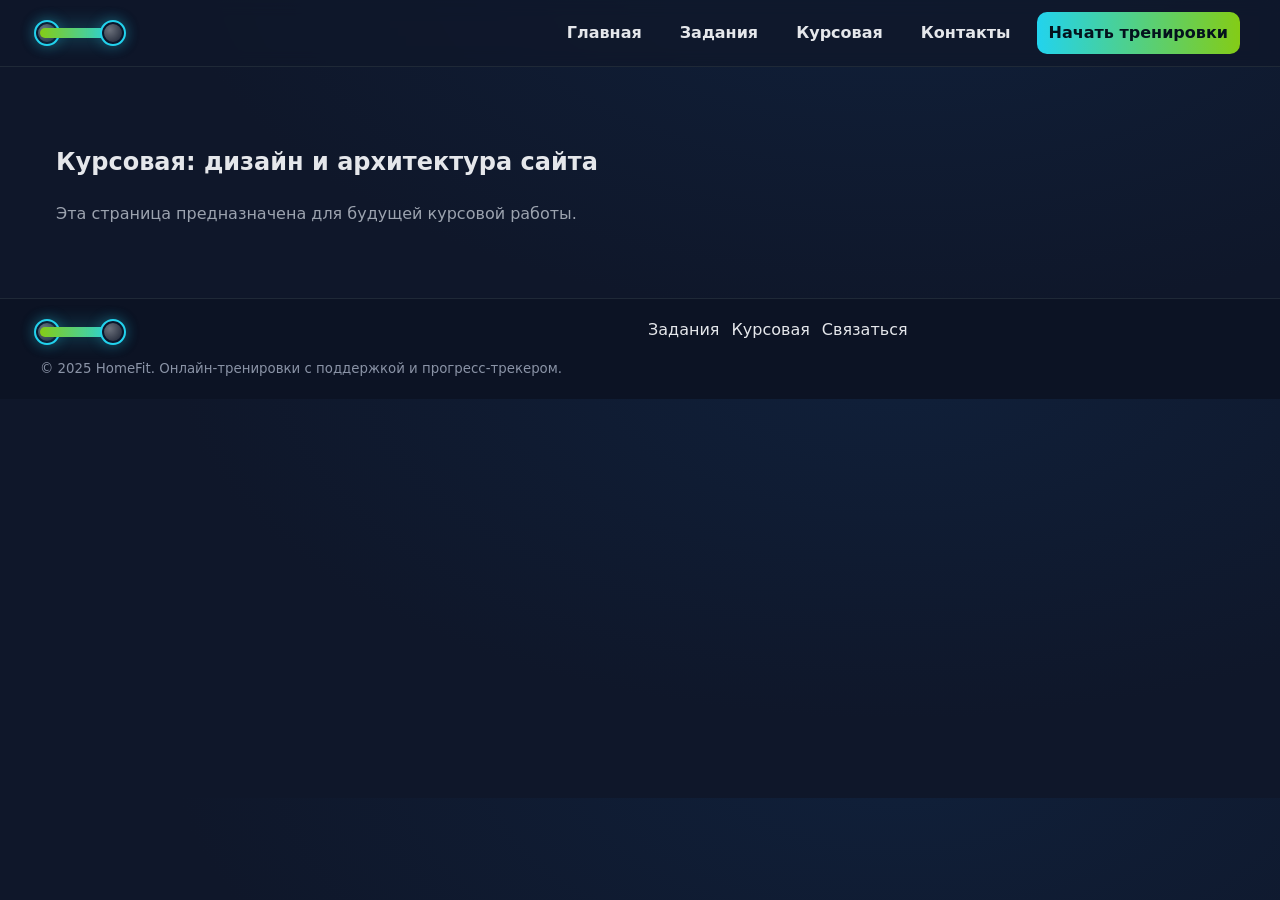
==== pages/coursework.html @ a6674e22 "Add files via upload" ====
<!doctype html>
<html lang="ru">
<head>
  <meta charset="utf-8">
  <meta name="viewport" content="width=device-width, initial-scale=1">
  <title>HomeFit — Курсовая</title>
  <link rel="stylesheet" href="../styles.css">
</head>
<body>
  
<header class="header">
  <div class="container header__row">
    <a class="logo" href="../index.html" aria-label="HomeFit логотип">
      <span class="bar" aria-hidden="true"></span>
    </a>
    
      <nav class="nav" id="nav">
        <a href="../index.html" >Главная</a>
        <a href="assignments.html" >Задания</a>
        <a href="coursework.html" aria-current="page">Курсовая</a>
        <a href="contact.html">Контакты</a>
        <a class="cta" href="assignments.html">Начать тренировки</a>
      </nav>
    
    <button class="burger" id="burger" aria-label="Открыть меню"><span></span></button>
  </div>
</header>

  <main>
    <section class="section">
      <div class="container">
        <h1>Курсовая: дизайн и архитектура сайта</h1>
        <p style="color:var(--muted)">
          Эта страница предназначена для будущей курсовой работы.
        </p>
      </div>
    </section>
  </main>
  
<footer class="footer" id="contact">
  <div class="container footer__row">
    <div>
      <div class="logo" aria-hidden="true"><span class="bar"></span></div>
      <div><small>© 2025 HomeFit. Онлайн‑тренировки с поддержкой и прогресс‑трекером.</small></div>
    </div>
    <div class="links">
      <a href="assignments.html">Задания</a>
      <a href="coursework.html">Курсовая</a>
      <a href="contact.html">Связаться</a>
    </div>
  </div>
</footer>

  <script src="../script.js"></script>
</body>
</html>
---- styles.css ----
:root {
  --bg: #0f172a;      /* фон */
  --card: #111827;    /* карточки */
  --text: #e5e7eb;    /* основной текст */
  --muted: #9ca3af;   /* вторичный текст */
  --accent: #22d3ee;  /* неон */
  --lime: #84cc16;    /* лайм */
  --border: #1f2937;  /* границы */
  --maxw: 1200px;
}

* {
  box-sizing: border-box;
}

html,
body {
  margin: 0;
  padding: 0;
}

body {
  font-family: system-ui, -apple-system, Segoe UI;
  background: radial-gradient(1200px 600px at 70% -10%, #10203a 0%, var(--bg) 60%);
  color: var(--text);
  line-height: 1.6;
}

.container {
  max-width: var(--maxw);
  margin-inline: auto;
  padding: 0 16px;
}

.grid {
  display: grid;
  gap: 24px;
  grid-template-columns: repeat(12, minmax(0, 1fr));
}

.section {
  padding: 56px 0;
}

.card {
  background: linear-gradient(180deg, var(--card) 0%, #0e1628 100%);
  border: 1px solid var(--border);
  border-radius: 18px;
  padding: 20px;
  box-shadow: 0 10px 30px rgba(0, 0, 0, .25);
}

.header {
  position: sticky;
  top: 0;
  z-index: 50;
  background: rgba(15, 23, 42, .75);
  backdrop-filter: blur(8px);
  border-bottom: 1px solid var(--border);
}

.header__row {
  display: flex;
  align-items: center;
  justify-content: space-between;
  gap: 16px;
  padding: 12px 0;
}

.logo {
  --size: 80px;
  width: var(--size);
  height: 30px;
  position: relative;
  display: inline-block;
}

.logo .bar {
  position: absolute;
  inset: 0;
  margin: auto;
  height: 10px;
  width: 100%;
  background: linear-gradient(90deg, var(--lime), var(--accent));
  border-radius: 999px;
  box-shadow: 0 0 20px rgba(34, 211, 238, .35);
}

.logo::before,
.logo::after {
  content: "";
  position: absolute;
  top: 50%;
  transform: translateY(-50%);
  width: 22px;
  height: 22px;
  border-radius: 50%;
  background: radial-gradient(circle at 35% 35%, #fff6, #0000), #0b1325;
  border: 2px solid var(--accent);
  box-shadow: 0 0 0 2px #0a162b inset, 0 0 14px rgba(34, 211, 238, .35);
}

.logo::before {
  left: -6px;
}

.logo::after {
  right: -6px;
}

/* nav */
.nav {
  display: flex;
  gap: 14px;
  align-items: center;
}

.nav a {
  color: var(--text);
  text-decoration: none;
  padding: 8px 12px;
  border-radius: 10px;
  font-weight: 600;
  transition: .2s;
}

.nav a:hover {
  background: rgba(255, 255, 255, .06);
}

.nav .cta {
  background: linear-gradient(90deg, var(--accent), var(--lime));
  color: #04121d;
}

.nav .cta:hover {
  transform: translateY(-1px);
}

/* burger */
.burger {
  display: none;
  width: 40px;
  height: 40px;
  align-items: center;
  justify-content: center;
  border: 1px solid var(--border);
  border-radius: 12px;
  background: #0e1527;
}

.burger span,
.burger::before,
.burger::after {
  content: "";
  display: block;
  height: 2px;
  width: 20px;
  background: var(--text);
  border-radius: 2px;
}

.burger span {
  transform: translateY(0);
}

.burger::before {
  transform: translateY(-6px);
}

.burger::after {
  transform: translateY(6px);
}

@media (max-width: 860px) {
  .burger {
    display: flex;
  }

  .nav {
    position: fixed;
    right: 16px;
    top: 68px;
    background: #0c1324;
    border: 1px solid var(--border);
    border-radius: 16px;
    padding: 12px;
    width: min(92vw, 360px);
    box-shadow: 0 20px 40px rgba(0, 0, 0, .4);
    transform-origin: top right;
    transform: scale(.95);
    opacity: 0;
    pointer-events: none;
    transition: .2s;
    flex-direction: column;
    align-items: stretch;
  }

  .nav--open {
    transform: scale(1);
    opacity: 1;
    pointer-events: auto;
  }

  .nav a {
    padding: 12px 14px;
  }
}

.hero {
  display: grid;
  gap: 24px;
  align-items: center;
  grid-template-columns: minmax(0, 1fr) min(42%, 480px);
}

.hero > div:first-child {
  position: relative;
  z-index: 2;
}

.hero h1 {
  font-size: clamp(28px, 4vw, 48px);
  line-height: 1.15;
  margin: 0 0 12px;
}

.hero p {
  color: var(--muted);
  margin: 0 0 18px;
}

.badges {
  display: flex;
  flex-wrap: wrap;
  gap: 10px;
  margin-top: 8px;
}

.badge {
  padding: 6px 10px;
  border-radius: 999px;
  border: 1px solid var(--border);
  color: var(--muted);
  font-size: 14px;
}

.hero__art {
  position: relative;
  min-height: 420px;
  margin-top: 28px;
}

.phone {
  position: absolute;
  right: 0;
  bottom: 0;
  height: 520px;
  width: min(100%, 420px);
  aspect-ratio: 10/16;
  border-radius: 28px;
  background: #0e1a33;
  border: 1px solid var(--border);
  box-shadow: 0 30px 60px rgba(0, 0, 0, .35), 0 0 0 3px #0b1427 inset;
  overflow: hidden;
  z-index: 1;
}

.phone__screen {
  padding: 14px;
}

.phone__graph {
  height: auto;
  padding: 8px 12px;
  border-radius: 12px;
  background: #0c162b;
  border: 1px dashed #1d2b44;
  text-align: center;
  font-weight: 600;
  margin-bottom: 10px;
}

.phone__img {
  display: block;
  width: 100%;
  aspect-ratio: 16/10;
  object-fit: cover;
  border-radius: 10px;
  border: 1px solid var(--border);
  margin: 8px 0 10px;
}

@media (min-width: 1100px) {
  .hero__art {
    margin-top: 36px;
  }
}

@media (max-width: 960px) {
  .hero__art {
    min-height: 0;
    margin-top: 12px;
  }

  .phone {
    position: relative;
    right: auto;
    bottom: auto;
    width: min(420px, 90%);
    margin: 12px auto 0;
  }
}

.cards {
  grid-column: 1 / -1;
  display: grid;
  grid-template-columns: repeat(3, minmax(0, 1fr));
  gap: 20px;
}

.cards .card h3 {
  margin: 6px 0 8px;
}

.cards .card p {
  color: var(--muted);
}

.cards .card .btn {
  margin-top: 12px;
}

.cards .card img {
  width: 100%;
  aspect-ratio: 4/3;
  object-fit: cover;
  border-radius: 14px;
  border: 1px solid var(--border);
  margin-bottom: 10px;
}

@media (max-width: 920px) {
  .hero {
    grid-template-columns: 1fr;
  }

  .cards {
    grid-template-columns: 1fr 1fr;
  }
}

@media (max-width: 600px) {
  .cards {
    grid-template-columns: 1fr;
  }
}

.btn {
  display: inline-block;
  padding: 10px 14px;
  border-radius: 12px;
  text-decoration: none;
  font-weight: 700;
  color: #03121c;
  background: linear-gradient(90deg, var(--accent), var(--lime));
  transition: .2s;
}

.btn:hover {
  transform: translateY(-1px);
}

.gallery {
  display: grid;
  grid-template-columns: repeat(4, minmax(0, 1fr));
  gap: 14px;
}

.gallery img,
.gallery .ph {
  width: 100%;
  aspect-ratio: 4/3;
  object-fit: cover;
  border-radius: 14px;
  border: 1px solid var(--border);
  background: #0c1426;
}

@media (max-width: 860px) {
  .gallery {
    grid-template-columns: repeat(2, minmax(0, 1fr));
  }
}

@media (max-width: 480px) {
  .gallery {
    grid-template-columns: 1fr;
  }
}

.footer {
  border-top: 1px solid var(--border);
  background: #0c1324;
  color: var(--muted);
}

.footer__row {
  display: grid;
  gap: 16px;
  grid-template-columns: 1fr 1fr;
  padding: 18px 0;
}

.footer .links {
  display: flex;
  gap: 12px;
  flex-wrap: wrap;
}

.footer a {
  color: var(--text);
  text-decoration: none;
}

.footer small {
  color: #8a93a6;
}
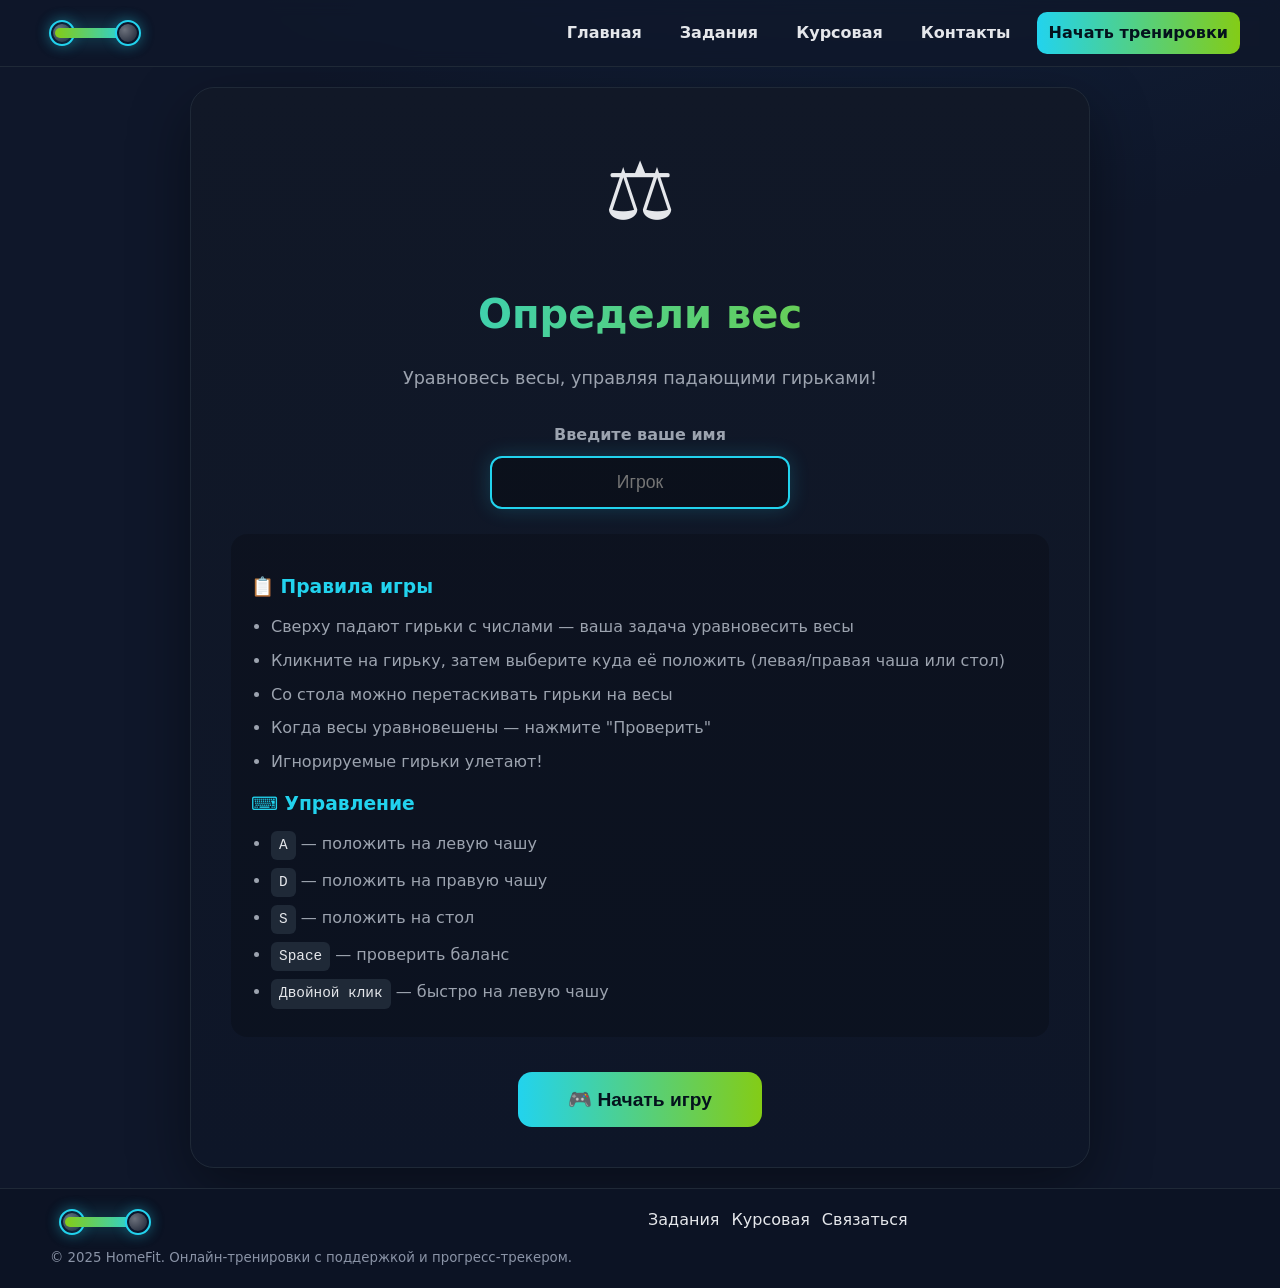
==== commit ab358e9d: "update coursework" ====
--- a/pages/coursework.html
+++ b/pages/coursework.html
@@ -3,54 +3,2062 @@
 <head>
   <meta charset="utf-8">
   <meta name="viewport" content="width=device-width, initial-scale=1">
-  <title>HomeFit — Курсовая</title>
+  <title>HomeFit — Определи вес</title>
   <link rel="stylesheet" href="../styles.css">
+  <style>
+    /* ===== GAME STYLES ===== */
+    .game-wrapper {
+      min-height: 100vh;
+      display: flex;
+      flex-direction: column;
+    }
+
+    .game-container {
+      flex: 1;
+      display: flex;
+      align-items: center;
+      justify-content: center;
+      padding: 20px;
+    }
+
+    /* Screen transitions */
+    .screen {
+      display: none;
+      width: 100%;
+      max-width: 900px;
+      animation: fadeIn 0.5s ease;
+    }
+
+    .screen.active {
+      display: block;
+    }
+
+    @keyframes fadeIn {
+      from { opacity: 0; transform: translateY(20px); }
+      to { opacity: 1; transform: translateY(0); }
+    }
+
+    /* ===== SPLASH SCREEN ===== */
+    .splash-card {
+      background: linear-gradient(180deg, var(--card) 0%, #0e1628 100%);
+      border: 1px solid var(--border);
+      border-radius: 24px;
+      padding: 40px;
+      text-align: center;
+      box-shadow: 0 20px 60px rgba(0, 0, 0, .4);
+    }
+
+    .splash-card h1 {
+      font-size: 2.5rem;
+      margin-bottom: 10px;
+      background: linear-gradient(90deg, var(--accent), var(--lime));
+      -webkit-background-clip: text;
+      -webkit-text-fill-color: transparent;
+      background-clip: text;
+    }
+
+    .splash-card .subtitle {
+      color: var(--muted);
+      font-size: 1.1rem;
+      margin-bottom: 30px;
+    }
+
+    .scale-icon {
+      font-size: 80px;
+      margin-bottom: 20px;
+      animation: scaleSwing 2s ease-in-out infinite;
+    }
+
+    @keyframes scaleSwing {
+      0%, 100% { transform: rotate(-5deg); }
+      50% { transform: rotate(5deg); }
+    }
+
+    .input-group {
+      margin: 25px 0;
+    }
+
+    .input-group label {
+      display: block;
+      margin-bottom: 8px;
+      color: var(--muted);
+      font-weight: 600;
+    }
+
+    .input-group input {
+      width: 100%;
+      max-width: 300px;
+      padding: 14px 18px;
+      border: 2px solid var(--border);
+      border-radius: 12px;
+      background: rgba(0,0,0,0.3);
+      color: var(--text);
+      font-size: 1.1rem;
+      text-align: center;
+      transition: 0.3s;
+    }
+
+    .input-group input:focus {
+      outline: none;
+      border-color: var(--accent);
+      box-shadow: 0 0 20px rgba(34, 211, 238, 0.2);
+    }
+
+    .rules-box {
+      background: rgba(0,0,0,0.2);
+      border-radius: 16px;
+      padding: 20px;
+      margin: 25px 0;
+      text-align: left;
+    }
+
+    .rules-box h3 {
+      color: var(--accent);
+      margin-bottom: 12px;
+      display: flex;
+      align-items: center;
+      gap: 8px;
+    }
+
+    .rules-box ul {
+      margin: 0;
+      padding-left: 20px;
+      color: var(--muted);
+    }
+
+    .rules-box li {
+      margin: 8px 0;
+    }
+
+    .rules-box .key {
+      display: inline-block;
+      padding: 3px 8px;
+      background: var(--border);
+      border-radius: 6px;
+      font-family: monospace;
+      font-size: 0.9rem;
+      color: var(--text);
+    }
+
+    .btn-start {
+      padding: 16px 50px;
+      font-size: 1.2rem;
+      border: none;
+      cursor: pointer;
+      border-radius: 14px;
+      background: linear-gradient(90deg, var(--accent), var(--lime));
+      color: #04121d;
+      font-weight: 700;
+      transition: 0.3s;
+      margin-top: 10px;
+    }
+
+    .btn-start:hover {
+      transform: translateY(-3px);
+      box-shadow: 0 10px 30px rgba(34, 211, 238, 0.3);
+    }
+
+    .btn-start:disabled {
+      opacity: 0.5;
+      cursor: not-allowed;
+      transform: none;
+    }
+
+    /* ===== GAME SCREEN ===== */
+    .game-screen {
+      position: relative;
+    }
+
+    .game-hud {
+      display: flex;
+      justify-content: space-between;
+      align-items: center;
+      padding: 15px 25px;
+      background: linear-gradient(180deg, var(--card) 0%, transparent 100%);
+      border-radius: 16px;
+      margin-bottom: 20px;
+      flex-wrap: wrap;
+      gap: 15px;
+    }
+
+    .hud-item {
+      text-align: center;
+    }
+
+    .hud-label {
+      font-size: 0.8rem;
+      color: var(--muted);
+      text-transform: uppercase;
+      letter-spacing: 1px;
+    }
+
+    .hud-value {
+      font-size: 1.5rem;
+      font-weight: 700;
+      color: var(--text);
+    }
+
+    .hud-value.score {
+      color: var(--lime);
+    }
+
+    .hud-value.time {
+      color: var(--accent);
+    }
+
+    .hud-value.time.warning {
+      color: #f59e0b;
+      animation: pulse 0.5s ease infinite;
+    }
+
+    .hud-value.time.danger {
+      color: #ef4444;
+      animation: pulse 0.3s ease infinite;
+    }
+
+    @keyframes pulse {
+      0%, 100% { transform: scale(1); }
+      50% { transform: scale(1.1); }
+    }
+
+    .game-area {
+      position: relative;
+      height: 500px;
+      background: linear-gradient(180deg, #0a1628 0%, #0f172a 100%);
+      border: 2px solid var(--border);
+      border-radius: 20px;
+      overflow: hidden;
+    }
+
+    /* Falling weight zone */
+    .falling-zone {
+      position: absolute;
+      top: 0;
+      left: 50%;
+      transform: translateX(-50%);
+      width: 120px;
+      height: 150px;
+      border-bottom: 2px dashed rgba(34, 211, 238, 0.3);
+    }
+
+    .falling-weight {
+      position: absolute;
+      top: -80px;
+      left: 50%;
+      transform: translateX(-50%);
+      width: 70px;
+      height: 70px;
+      background: linear-gradient(135deg, #fbbf24 0%, #f59e0b 100%);
+      border-radius: 50%;
+      display: flex;
+      align-items: center;
+      justify-content: center;
+      font-size: 1.5rem;
+      font-weight: 800;
+      color: #1a1a2e;
+      box-shadow: 0 8px 25px rgba(251, 191, 36, 0.4), inset 0 -4px 10px rgba(0,0,0,0.2);
+      cursor: pointer;
+      transition: transform 0.1s, box-shadow 0.2s;
+      z-index: 10;
+    }
+
+    .falling-weight:hover {
+      box-shadow: 0 8px 35px rgba(251, 191, 36, 0.6), inset 0 -4px 10px rgba(0,0,0,0.2);
+    }
+
+    .falling-weight.selected {
+      transform: translateX(-50%) scale(1.15);
+      box-shadow: 0 0 0 4px var(--accent), 0 8px 35px rgba(34, 211, 238, 0.5);
+    }
+
+    @keyframes fall {
+      from { top: -80px; }
+      to { top: 160px; }
+    }
+
+    @keyframes flyAway {
+      0% { opacity: 1; }
+      100% { opacity: 0; transform: translateX(-50%) translateY(50px) scale(0.3); }
+    }
+
+    /* Scale base */
+    .scale-wrapper {
+      position: absolute;
+      bottom: 20px;
+      left: 50%;
+      transform: translateX(-50%);
+      width: 400px;
+    }
+
+    .scale-base {
+      position: relative;
+      height: 200px;
+    }
+
+    /* Fulcrum (треугольник) */
+    .fulcrum {
+      position: absolute;
+      bottom: 0;
+      left: 50%;
+      transform: translateX(-50%);
+      width: 0;
+      height: 0;
+      border-left: 25px solid transparent;
+      border-right: 25px solid transparent;
+      border-bottom: 40px solid #374151;
+    }
+
+    /* Scale beam (коромысло) */
+    .scale-beam {
+      position: absolute;
+      bottom: 35px;
+      left: 50%;
+      transform: translateX(-50%);
+      width: 350px;
+      height: 12px;
+      background: linear-gradient(90deg, #4b5563, #6b7280, #4b5563);
+      border-radius: 6px;
+      transform-origin: center center;
+      transition: transform 0.5s cubic-bezier(0.34, 1.56, 0.64, 1);
+      box-shadow: 0 4px 15px rgba(0,0,0,0.3);
+    }
+
+    /* Pan containers */
+    .pan-container {
+      position: absolute;
+      bottom: 47px;
+      width: 120px;
+      display: flex;
+      flex-direction: column;
+      align-items: center;
+      transition: transform 0.5s cubic-bezier(0.34, 1.56, 0.64, 1);
+    }
+
+    .pan-container.left {
+      left: calc(50% - 175px);
+      transform-origin: top center;
+    }
+
+    .pan-container.right {
+      left: calc(50% + 55px);
+      transform-origin: top center;
+    }
+
+    .pan-rope {
+      width: 3px;
+      height: 50px;
+      background: linear-gradient(180deg, #6b7280, #9ca3af);
+    }
+
+    .pan {
+      width: 120px;
+      height: 25px;
+      background: linear-gradient(180deg, #6b7280 0%, #4b5563 100%);
+      border-radius: 0 0 60px 60px;
+      box-shadow: 0 8px 20px rgba(0,0,0,0.3);
+      position: relative;
+      cursor: pointer;
+      transition: 0.2s;
+    }
+
+    .pan:hover {
+      box-shadow: 0 0 0 3px var(--accent), 0 8px 20px rgba(34, 211, 238, 0.3);
+    }
+
+    .pan.highlight {
+      box-shadow: 0 0 0 3px var(--lime), 0 8px 25px rgba(132, 204, 22, 0.4);
+    }
+
+    .pan-weights {
+      position: absolute;
+      bottom: 100%;
+      left: 50%;
+      transform: translateX(-50%);
+      display: flex;
+      flex-wrap: wrap;
+      justify-content: center;
+      gap: 4px;
+      padding: 5px;
+      max-width: 130px;
+    }
+
+    .pan-weight {
+      width: 35px;
+      height: 35px;
+      background: linear-gradient(135deg, #fbbf24 0%, #f59e0b 100%);
+      border-radius: 50%;
+      display: flex;
+      align-items: center;
+      justify-content: center;
+      font-size: 0.9rem;
+      font-weight: 700;
+      color: #1a1a2e;
+      box-shadow: 0 4px 10px rgba(251, 191, 36, 0.3);
+      animation: dropIn 0.3s ease;
+    }
+
+    @keyframes dropIn {
+      from { transform: translateY(-30px) scale(0.5); opacity: 0; }
+      to { transform: translateY(0) scale(1); opacity: 1; }
+    }
+
+    .pan-total {
+      position: absolute;
+      top: 50%;
+      left: 50%;
+      transform: translate(-50%, -50%);
+      font-size: 1rem;
+      font-weight: 700;
+      color: var(--text);
+      text-shadow: 0 2px 4px rgba(0,0,0,0.5);
+    }
+
+    /* Table (стол для гирек) */
+    .table-area {
+      position: absolute;
+      bottom: 20px;
+      right: 20px;
+      width: 150px;
+      background: rgba(30, 41, 59, 0.8);
+      border: 2px solid var(--border);
+      border-radius: 14px;
+      padding: 10px;
+    }
+
+    .table-title {
+      text-align: center;
+      font-size: 0.8rem;
+      color: var(--muted);
+      margin-bottom: 8px;
+      text-transform: uppercase;
+      letter-spacing: 1px;
+    }
+
+    .table-slots {
+      display: grid;
+      grid-template-columns: repeat(3, 1fr);
+      gap: 6px;
+    }
+
+    .table-slot {
+      aspect-ratio: 1;
+      background: rgba(0,0,0,0.3);
+      border: 2px dashed var(--border);
+      border-radius: 10px;
+      display: flex;
+      align-items: center;
+      justify-content: center;
+      cursor: pointer;
+      transition: 0.2s;
+    }
+
+    .table-slot:hover {
+      border-color: var(--accent);
+      background: rgba(34, 211, 238, 0.1);
+    }
+
+    .table-slot.highlight {
+      border-color: var(--lime);
+      background: rgba(132, 204, 22, 0.15);
+    }
+
+    .table-slot.occupied {
+      border-style: solid;
+    }
+
+    .table-weight {
+      width: 32px;
+      height: 32px;
+      background: linear-gradient(135deg, #fbbf24 0%, #f59e0b 100%);
+      border-radius: 50%;
+      display: flex;
+      align-items: center;
+      justify-content: center;
+      font-size: 0.85rem;
+      font-weight: 700;
+      color: #1a1a2e;
+      cursor: grab;
+      transition: 0.2s;
+    }
+
+    .table-weight:hover {
+      transform: scale(1.1);
+    }
+
+    .table-weight.dragging {
+      opacity: 0.5;
+    }
+
+    /* Control hints */
+    .controls-hint {
+      position: absolute;
+      bottom: 20px;
+      left: 20px;
+      background: rgba(30, 41, 59, 0.8);
+      border: 1px solid var(--border);
+      border-radius: 12px;
+      padding: 12px;
+      font-size: 0.75rem;
+      color: var(--muted);
+    }
+
+    .controls-hint div {
+      margin: 4px 0;
+    }
+
+    .controls-hint .key {
+      display: inline-block;
+      padding: 2px 6px;
+      background: var(--border);
+      border-radius: 4px;
+      font-family: monospace;
+      color: var(--text);
+      margin-right: 5px;
+    }
+
+    /* Confirm button */
+    .btn-confirm {
+      position: absolute;
+      top: 20px;
+      right: 20px;
+      padding: 12px 24px;
+      background: linear-gradient(90deg, var(--lime), #65a30d);
+      border: none;
+      border-radius: 10px;
+      color: #0f172a;
+      font-weight: 700;
+      font-size: 1rem;
+      cursor: pointer;
+      transition: 0.3s;
+    }
+
+    .btn-confirm:hover {
+      transform: translateY(-2px);
+      box-shadow: 0 8px 20px rgba(132, 204, 22, 0.3);
+    }
+
+    .btn-confirm:disabled {
+      opacity: 0.4;
+      cursor: not-allowed;
+      transform: none;
+    }
+
+    /* Skip level button */
+    .btn-skip {
+      position: absolute;
+      top: 20px;
+      left: 20px;
+      padding: 10px 20px;
+      background: rgba(239, 68, 68, 0.2);
+      border: 1px solid #ef4444;
+      border-radius: 10px;
+      color: #ef4444;
+      font-weight: 600;
+      cursor: pointer;
+      transition: 0.2s;
+    }
+
+    .btn-skip:hover {
+      background: rgba(239, 68, 68, 0.3);
+    }
+
+    /* Messages */
+    .game-message {
+      position: absolute;
+      top: 50%;
+      left: 50%;
+      transform: translate(-50%, -50%);
+      background: rgba(15, 23, 42, 0.95);
+      border: 2px solid var(--accent);
+      border-radius: 20px;
+      padding: 30px 50px;
+      text-align: center;
+      z-index: 100;
+      animation: popIn 0.4s cubic-bezier(0.34, 1.56, 0.64, 1);
+    }
+
+    @keyframes popIn {
+      from { transform: translate(-50%, -50%) scale(0.5); opacity: 0; }
+      to { transform: translate(-50%, -50%) scale(1); opacity: 1; }
+    }
+
+    .game-message.success {
+      border-color: var(--lime);
+    }
+
+    .game-message.failure {
+      border-color: #ef4444;
+    }
+
+    .game-message h2 {
+      margin: 0 0 10px;
+      font-size: 1.8rem;
+    }
+
+    .game-message.success h2 {
+      color: var(--lime);
+    }
+
+    .game-message.failure h2 {
+      color: #ef4444;
+    }
+
+    .game-message p {
+      color: var(--muted);
+      margin: 0;
+    }
+
+    .game-message .points {
+      font-size: 1.3rem;
+      color: var(--lime);
+      font-weight: 700;
+      margin-top: 10px;
+    }
+
+    .game-message .points.negative {
+      color: #ef4444;
+    }
+
+    /* Level complete overlay */
+    .level-overlay {
+      position: absolute;
+      inset: 0;
+      background: rgba(15, 23, 42, 0.9);
+      display: flex;
+      align-items: center;
+      justify-content: center;
+      z-index: 200;
+      animation: fadeIn 0.5s ease;
+    }
+
+    .level-card {
+      background: var(--card);
+      border: 2px solid var(--lime);
+      border-radius: 24px;
+      padding: 40px 60px;
+      text-align: center;
+    }
+
+    .level-card h2 {
+      color: var(--lime);
+      font-size: 2rem;
+      margin-bottom: 15px;
+    }
+
+    .level-card .stats {
+      display: grid;
+      grid-template-columns: repeat(2, 1fr);
+      gap: 15px;
+      margin: 20px 0;
+    }
+
+    .level-card .stat {
+      background: rgba(0,0,0,0.2);
+      padding: 15px;
+      border-radius: 12px;
+    }
+
+    .level-card .stat-label {
+      font-size: 0.8rem;
+      color: var(--muted);
+      text-transform: uppercase;
+    }
+
+    .level-card .stat-value {
+      font-size: 1.5rem;
+      font-weight: 700;
+      color: var(--text);
+    }
+
+    .level-card .btn-start {
+      margin-top: 20px;
+    }
+
+    /* ===== RESULTS SCREEN ===== */
+    .results-card {
+      background: linear-gradient(180deg, var(--card) 0%, #0e1628 100%);
+      border: 1px solid var(--border);
+      border-radius: 24px;
+      padding: 40px;
+      text-align: center;
+      box-shadow: 0 20px 60px rgba(0, 0, 0, .4);
+    }
+
+    .results-card h1 {
+      font-size: 2.2rem;
+      margin-bottom: 10px;
+    }
+
+    .results-card h1.win {
+      color: var(--lime);
+    }
+
+    .results-card h1.lose {
+      color: #ef4444;
+    }
+
+    .final-score {
+      font-size: 4rem;
+      font-weight: 800;
+      background: linear-gradient(90deg, var(--accent), var(--lime));
+      -webkit-background-clip: text;
+      -webkit-text-fill-color: transparent;
+      background-clip: text;
+      margin: 20px 0;
+    }
+
+    .results-stats {
+      display: flex;
+      justify-content: center;
+      gap: 30px;
+      margin: 25px 0;
+      flex-wrap: wrap;
+    }
+
+    .results-stat {
+      text-align: center;
+    }
+
+    .results-stat-value {
+      font-size: 1.8rem;
+      font-weight: 700;
+      color: var(--text);
+    }
+
+    .results-stat-label {
+      font-size: 0.85rem;
+      color: var(--muted);
+    }
+
+    /* Leaderboard */
+    .leaderboard {
+      background: rgba(0,0,0,0.2);
+      border-radius: 16px;
+      padding: 20px;
+      margin: 25px 0;
+    }
+
+    .leaderboard h3 {
+      color: var(--accent);
+      margin-bottom: 15px;
+      display: flex;
+      align-items: center;
+      justify-content: center;
+      gap: 8px;
+    }
+
+    .leaderboard-list {
+      list-style: none;
+      padding: 0;
+      margin: 0;
+    }
+
+    .leaderboard-item {
+      display: flex;
+      align-items: center;
+      padding: 12px 15px;
+      background: rgba(30, 41, 59, 0.5);
+      border-radius: 10px;
+      margin: 8px 0;
+      transition: 0.2s;
+    }
+
+    .leaderboard-item.current {
+      background: rgba(34, 211, 238, 0.15);
+      border: 1px solid var(--accent);
+    }
+
+    .leaderboard-item:hover {
+      background: rgba(30, 41, 59, 0.8);
+    }
+
+    .leaderboard-rank {
+      width: 30px;
+      height: 30px;
+      border-radius: 50%;
+      background: var(--border);
+      display: flex;
+      align-items: center;
+      justify-content: center;
+      font-weight: 700;
+      margin-right: 15px;
+    }
+
+    .leaderboard-rank.gold {
+      background: linear-gradient(135deg, #fbbf24, #f59e0b);
+      color: #1a1a2e;
+    }
+
+    .leaderboard-rank.silver {
+      background: linear-gradient(135deg, #9ca3af, #6b7280);
+      color: #1a1a2e;
+    }
+
+    .leaderboard-rank.bronze {
+      background: linear-gradient(135deg, #cd7f32, #a0522d);
+      color: #1a1a2e;
+    }
+
+    .leaderboard-name {
+      flex: 1;
+      text-align: left;
+      font-weight: 600;
+    }
+
+    .leaderboard-score {
+      font-weight: 700;
+      color: var(--lime);
+    }
+
+    .leaderboard-date {
+      font-size: 0.75rem;
+      color: var(--muted);
+      margin-left: 15px;
+    }
+
+    .btn-group {
+      display: flex;
+      gap: 15px;
+      justify-content: center;
+      flex-wrap: wrap;
+      margin-top: 20px;
+    }
+
+    .btn-secondary {
+      padding: 14px 30px;
+      font-size: 1rem;
+      border: 2px solid var(--border);
+      border-radius: 12px;
+      background: transparent;
+      color: var(--text);
+      font-weight: 600;
+      cursor: pointer;
+      transition: 0.2s;
+    }
+
+    .btn-secondary:hover {
+      border-color: var(--accent);
+      background: rgba(34, 211, 238, 0.1);
+    }
+
+    /* Round indicator */
+    .round-indicator {
+      display: flex;
+      justify-content: center;
+      gap: 8px;
+      margin: 10px 0;
+    }
+
+    .round-dot {
+      width: 12px;
+      height: 12px;
+      border-radius: 50%;
+      background: var(--border);
+      transition: 0.3s;
+    }
+
+    .round-dot.completed {
+      background: var(--lime);
+    }
+
+    .round-dot.current {
+      background: var(--accent);
+      animation: pulse 1s infinite;
+    }
+
+    .round-dot.failed {
+      background: #ef4444;
+    }
+
+    /* Toast notifications */
+    .toast {
+      position: fixed;
+      top: 100px;
+      left: 50%;
+      transform: translateX(-50%) translateY(-20px);
+      background: var(--card);
+      border: 1px solid var(--border);
+      border-radius: 12px;
+      padding: 15px 25px;
+      color: var(--text);
+      font-weight: 600;
+      z-index: 1000;
+      opacity: 0;
+      transition: 0.3s;
+      pointer-events: none;
+    }
+
+    .toast.show {
+      opacity: 1;
+      transform: translateX(-50%) translateY(0);
+    }
+
+    .toast.success {
+      border-color: var(--lime);
+    }
+
+    .toast.error {
+      border-color: #ef4444;
+    }
+
+    .toast.info {
+      border-color: var(--accent);
+    }
+
+    /* Progress bar for time */
+    .time-bar {
+      position: absolute;
+      top: 0;
+      left: 0;
+      right: 0;
+      height: 4px;
+      background: var(--border);
+      border-radius: 2px;
+    }
+
+    .time-bar-fill {
+      height: 100%;
+      background: linear-gradient(90deg, var(--accent), var(--lime));
+      border-radius: 2px;
+      transition: width 0.1s linear;
+    }
+
+    .time-bar-fill.warning {
+      background: linear-gradient(90deg, #f59e0b, #fbbf24);
+    }
+
+    .time-bar-fill.danger {
+      background: linear-gradient(90deg, #ef4444, #f87171);
+    }
+
+    /* Shake animation */
+    @keyframes shake {
+      0%, 100% { transform: translateX(-50%) translateX(0); }
+      25% { transform: translateX(-50%) translateX(-10px); }
+      75% { transform: translateX(-50%) translateX(10px); }
+    }
+
+    .shake {
+      animation: shake 0.3s ease;
+    }
+  </style>
 </head>
 <body>
-  
-<header class="header">
-  <div class="container header__row">
-    <a class="logo" href="../index.html" aria-label="HomeFit логотип">
-      <span class="bar" aria-hidden="true"></span>
-    </a>
-    
+<div class="game-wrapper">
+  <header class="header">
+    <div class="container header__row">
+      <a class="logo" href="../index.html" aria-label="HomeFit логотип">
+        <span class="bar" aria-hidden="true"></span>
+      </a>
+      
       <nav class="nav" id="nav">
-        <a href="../index.html" >Главная</a>
-        <a href="assignments.html" >Задания</a>
+        <a href="../index.html">Главная</a>
+        <a href="assignments.html">Задания</a>
         <a href="coursework.html" aria-current="page">Курсовая</a>
         <a href="contact.html">Контакты</a>
         <a class="cta" href="assignments.html">Начать тренировки</a>
       </nav>
-    
-    <button class="burger" id="burger" aria-label="Открыть меню"><span></span></button>
-  </div>
-</header>
-
-  <main>
-    <section class="section">
-      <div class="container">
-        <h1>Курсовая: дизайн и архитектура сайта</h1>
-        <p style="color:var(--muted)">
-          Эта страница предназначена для будущей курсовой работы.
-        </p>
+      
+      <button class="burger" id="burger" aria-label="Открыть меню"><span></span></button>
+    </div>
+  </header>
+
+  <div class="game-container">
+    <!-- ===== SPLASH SCREEN ===== -->
+    <div class="screen active" id="splash-screen">
+      <div class="splash-card">
+        <div class="scale-icon">⚖️</div>
+        <h1>Определи вес</h1>
+        <p class="subtitle">Уравновесь весы, управляя падающими гирьками!</p>
+        
+        <div class="input-group">
+          <label for="player-name">Введите ваше имя</label>
+          <input type="text" id="player-name" placeholder="Игрок" maxlength="20" autocomplete="off">
+        </div>
+        
+        <div class="rules-box">
+          <h3>📋 Правила игры</h3>
+          <ul>
+            <li>Сверху падают гирьки с числами — ваша задача уравновесить весы</li>
+            <li>Кликните на гирьку, затем выберите куда её положить (левая/правая чаша или стол)</li>
+            <li>Со стола можно перетаскивать гирьки на весы</li>
+            <li>Когда весы уравновешены — нажмите "Проверить"</li>
+            <li>Игнорируемые гирьки улетают!</li>
+          </ul>
+          <h3 style="margin-top: 15px;">⌨️ Управление</h3>
+          <ul>
+            <li><span class="key">A</span> — положить на левую чашу</li>
+            <li><span class="key">D</span> — положить на правую чашу</li>
+            <li><span class="key">S</span> — положить на стол</li>
+            <li><span class="key">Space</span> — проверить баланс</li>
+            <li><span class="key">Двойной клик</span> — быстро на левую чашу</li>
+          </ul>
+        </div>
+        
+        <button class="btn-start" id="btn-start">🎮 Начать игру</button>
       </div>
-    </section>
-  </main>
-  
-<footer class="footer" id="contact">
-  <div class="container footer__row">
-    <div>
-      <div class="logo" aria-hidden="true"><span class="bar"></span></div>
-      <div><small>© 2025 HomeFit. Онлайн‑тренировки с поддержкой и прогресс‑трекером.</small></div>
     </div>
-    <div class="links">
-      <a href="assignments.html">Задания</a>
-      <a href="coursework.html">Курсовая</a>
-      <a href="contact.html">Связаться</a>
+
+    <!-- ===== GAME SCREEN ===== -->
+    <div class="screen" id="game-screen">
+      <div class="game-hud">
+        <div class="hud-item">
+          <div class="hud-label">Игрок</div>
+          <div class="hud-value" id="hud-player">—</div>
+        </div>
+        <div class="hud-item">
+          <div class="hud-label">Уровень</div>
+          <div class="hud-value" id="hud-level">1</div>
+        </div>
+        <div class="hud-item">
+          <div class="hud-label">Раунд</div>
+          <div class="hud-value" id="hud-round">1/5</div>
+        </div>
+        <div class="hud-item">
+          <div class="hud-label">Время</div>
+          <div class="hud-value time" id="hud-time">60</div>
+        </div>
+        <div class="hud-item">
+          <div class="hud-label">Очки</div>
+          <div class="hud-value score" id="hud-score">0</div>
+        </div>
+      </div>
+
+      <div class="round-indicator" id="round-indicator"></div>
+
+      <div class="game-area" id="game-area">
+        <div class="time-bar">
+          <div class="time-bar-fill" id="time-bar-fill"></div>
+        </div>
+
+        <button class="btn-skip" id="btn-skip">⏭️ Пропустить уровень</button>
+        <button class="btn-confirm" id="btn-confirm" disabled>✓ Проверить</button>
+
+        <div class="falling-zone" id="falling-zone"></div>
+
+        <div class="scale-wrapper">
+          <div class="scale-base">
+            <div class="scale-beam" id="scale-beam"></div>
+            
+            <div class="pan-container left" id="pan-left-container">
+              <div class="pan-rope"></div>
+              <div class="pan" id="pan-left" data-side="left">
+                <div class="pan-weights" id="pan-left-weights"></div>
+                <div class="pan-total" id="pan-left-total">0</div>
+              </div>
+            </div>
+            
+            <div class="pan-container right" id="pan-right-container">
+              <div class="pan-rope"></div>
+              <div class="pan" id="pan-right" data-side="right">
+                <div class="pan-weights" id="pan-right-weights"></div>
+                <div class="pan-total" id="pan-right-total">0</div>
+              </div>
+            </div>
+            
+            <div class="fulcrum"></div>
+          </div>
+        </div>
+
+        <div class="table-area" id="table-area">
+          <div class="table-title">📦 Стол (6 мест)</div>
+          <div class="table-slots" id="table-slots"></div>
+        </div>
+
+        <div class="controls-hint">
+          <div><span class="key">A</span> Левая</div>
+          <div><span class="key">D</span> Правая</div>
+          <div><span class="key">S</span> Стол</div>
+          <div><span class="key">Space</span> Проверить</div>
+        </div>
+      </div>
+    </div>
+
+    <!-- ===== RESULTS SCREEN ===== -->
+    <div class="screen" id="results-screen">
+      <div class="results-card">
+        <h1 id="results-title">Игра окончена!</h1>
+        <div class="final-score" id="final-score">0</div>
+        <p style="color: var(--muted);" id="results-message">Отличный результат!</p>
+        
+        <div class="results-stats">
+          <div class="results-stat">
+            <div class="results-stat-value" id="stat-level">1</div>
+            <div class="results-stat-label">Уровень</div>
+          </div>
+          <div class="results-stat">
+            <div class="results-stat-value" id="stat-rounds">0</div>
+            <div class="results-stat-label">Раундов пройдено</div>
+          </div>
+          <div class="results-stat">
+            <div class="results-stat-value" id="stat-accuracy">0%</div>
+            <div class="results-stat-label">Точность</div>
+          </div>
+        </div>
+
+        <div class="leaderboard">
+          <h3>🏆 Рейтинг игроков</h3>
+          <ul class="leaderboard-list" id="leaderboard-list"></ul>
+        </div>
+
+        <div class="btn-group">
+          <button class="btn-secondary" id="btn-new-player">👤 Сменить игрока</button>
+          <button class="btn-start" id="btn-restart">🔄 Играть снова</button>
+        </div>
+      </div>
     </div>
   </div>
-</footer>
-
-  <script src="../script.js"></script>
+
+  <footer class="footer" id="contact">
+    <div class="container footer__row">
+      <div>
+        <div class="logo" aria-hidden="true"><span class="bar"></span></div>
+        <div><small>© 2025 HomeFit. Онлайн‑тренировки с поддержкой и прогресс‑трекером.</small></div>
+      </div>
+      <div class="links">
+        <a href="assignments.html">Задания</a>
+        <a href="coursework.html">Курсовая</a>
+        <a href="contact.html">Связаться</a>
+      </div>
+    </div>
+  </footer>
+</div>
+
+<!-- Toast notification -->
+<div class="toast" id="toast"></div>
+
+<script src="../script.js"></script>
+<script>
+// ==========================================
+// ИГРА "ОПРЕДЕЛИ ВЕС" - Game Engine
+// ==========================================
+
+(function() {
+  'use strict';
+
+  // ===== GAME CONFIGURATION =====
+  const CONFIG = {
+    levels: [
+      { 
+        id: 1, 
+        name: 'Легкий', 
+        minWeight: 1, 
+        maxWeight: 10, 
+        fallDuration: 4000, // ms
+        timeLimit: 90, // seconds
+        roundsToWin: 4,
+        pointsMultiplier: 1,
+        description: 'Числа от 1 до 10, медленное падение'
+      },
+      { 
+        id: 2, 
+        name: 'Средний', 
+        minWeight: 1, 
+        maxWeight: 25, 
+        fallDuration: 3000,
+        timeLimit: 75,
+        roundsToWin: 4,
+        pointsMultiplier: 1.5,
+        description: 'Числа от 1 до 25, среднее падение'
+      },
+      { 
+        id: 3, 
+        name: 'Сложный', 
+        minWeight: 1, 
+        maxWeight: 50, 
+        fallDuration: 2000,
+        timeLimit: 60,
+        roundsToWin: 5,
+        pointsMultiplier: 2,
+        description: 'Числа от 1 до 50, быстрое падение'
+      }
+    ],
+    tableSlots: 6,
+    balancePoints: 100,
+    perfectBalanceBonus: 50,
+    timeBonus: 0.5, // points per second remaining
+    wrongAttemptPenalty: 25,
+    missedWeightPenalty: 5,
+    storageKey: 'weightGame_leaderboard'
+  };
+
+  // ===== GAME STATE =====
+  let state = {
+    playerName: '',
+    currentLevel: 0,
+    currentRound: 0,
+    score: 0,
+    timeRemaining: 0,
+    leftPanWeights: [],
+    rightPanWeights: [],
+    tableWeights: [],
+    selectedWeight: null,
+    fallingWeight: null,
+    isPlaying: false,
+    isPaused: false,
+    roundsCompleted: 0,
+    totalAttempts: 0,
+    successfulAttempts: 0,
+    timerInterval: null,
+    fallInterval: null,
+    roundResults: [] // track each round result
+  };
+
+  // ===== DOM ELEMENTS =====
+  const elements = {
+    // Screens
+    splashScreen: document.getElementById('splash-screen'),
+    gameScreen: document.getElementById('game-screen'),
+    resultsScreen: document.getElementById('results-screen'),
+    
+    // Splash
+    playerNameInput: document.getElementById('player-name'),
+    btnStart: document.getElementById('btn-start'),
+    
+    // HUD
+    hudPlayer: document.getElementById('hud-player'),
+    hudLevel: document.getElementById('hud-level'),
+    hudRound: document.getElementById('hud-round'),
+    hudTime: document.getElementById('hud-time'),
+    hudScore: document.getElementById('hud-score'),
+    roundIndicator: document.getElementById('round-indicator'),
+    
+    // Game area
+    gameArea: document.getElementById('game-area'),
+    fallingZone: document.getElementById('falling-zone'),
+    scaleBeam: document.getElementById('scale-beam'),
+    panLeft: document.getElementById('pan-left'),
+    panRight: document.getElementById('pan-right'),
+    panLeftContainer: document.getElementById('pan-left-container'),
+    panRightContainer: document.getElementById('pan-right-container'),
+    panLeftWeights: document.getElementById('pan-left-weights'),
+    panRightWeights: document.getElementById('pan-right-weights'),
+    panLeftTotal: document.getElementById('pan-left-total'),
+    panRightTotal: document.getElementById('pan-right-total'),
+    tableSlots: document.getElementById('table-slots'),
+    btnConfirm: document.getElementById('btn-confirm'),
+    btnSkip: document.getElementById('btn-skip'),
+    timeBarFill: document.getElementById('time-bar-fill'),
+    
+    // Results
+    resultsTitle: document.getElementById('results-title'),
+    finalScore: document.getElementById('final-score'),
+    resultsMessage: document.getElementById('results-message'),
+    statLevel: document.getElementById('stat-level'),
+    statRounds: document.getElementById('stat-rounds'),
+    statAccuracy: document.getElementById('stat-accuracy'),
+    leaderboardList: document.getElementById('leaderboard-list'),
+    btnRestart: document.getElementById('btn-restart'),
+    btnNewPlayer: document.getElementById('btn-new-player'),
+    
+    // Toast
+    toast: document.getElementById('toast')
+  };
+
+  // ===== UTILITY FUNCTIONS =====
+  
+  function randomInt(min, max) {
+    return Math.floor(Math.random() * (max - min + 1)) + min;
+  }
+
+  function showScreen(screenId) {
+    document.querySelectorAll('.screen').forEach(s => s.classList.remove('active'));
+    document.getElementById(screenId).classList.add('active');
+  }
+
+  function showToast(message, type = 'info', duration = 2000) {
+    elements.toast.textContent = message;
+    elements.toast.className = 'toast ' + type;
+    elements.toast.classList.add('show');
+    setTimeout(() => {
+      elements.toast.classList.remove('show');
+    }, duration);
+  }
+
+  function formatTime(seconds) {
+    const mins = Math.floor(seconds / 60);
+    const secs = seconds % 60;
+    return mins > 0 ? `${mins}:${secs.toString().padStart(2, '0')}` : secs.toString();
+  }
+
+  // ===== STORAGE FUNCTIONS =====
+  
+  function saveToLeaderboard(playerName, score, level, rounds) {
+    let leaderboard = getLeaderboard();
+    leaderboard.push({
+      name: playerName,
+      score: score,
+      level: level,
+      rounds: rounds,
+      date: new Date().toLocaleDateString('ru-RU')
+    });
+    leaderboard.sort((a, b) => b.score - a.score);
+    leaderboard = leaderboard.slice(0, 10); // Keep top 10
+    localStorage.setItem(CONFIG.storageKey, JSON.stringify(leaderboard));
+    return leaderboard;
+  }
+
+  function getLeaderboard() {
+    try {
+      return JSON.parse(localStorage.getItem(CONFIG.storageKey)) || [];
+    } catch {
+      return [];
+    }
+  }
+
+  // ===== SCALE PHYSICS =====
+  
+  function updateScale() {
+    const leftTotal = state.leftPanWeights.reduce((a, b) => a + b, 0);
+    const rightTotal = state.rightPanWeights.reduce((a, b) => a + b, 0);
+    
+    // Update totals display
+    elements.panLeftTotal.textContent = leftTotal;
+    elements.panRightTotal.textContent = rightTotal;
+    
+    // Calculate tilt angle (max 15 degrees)
+    const diff = leftTotal - rightTotal;
+    const maxDiff = 50;
+    const angle = Math.max(-15, Math.min(15, (diff / maxDiff) * 15));
+    
+    // Apply rotation to beam
+    elements.scaleBeam.style.transform = `translateX(-50%) rotate(${angle}deg)`;
+    
+    // Move pan containers based on tilt
+    const verticalShift = Math.sin(angle * Math.PI / 180) * 80;
+    elements.panLeftContainer.style.transform = `translateY(${verticalShift}px)`;
+    elements.panRightContainer.style.transform = `translateY(${-verticalShift}px)`;
+    
+    // Enable/disable confirm button
+    const canConfirm = leftTotal > 0 || rightTotal > 0;
+    elements.btnConfirm.disabled = !canConfirm;
+    
+    // Check if balanced
+    const isBalanced = leftTotal === rightTotal && leftTotal > 0;
+    elements.btnConfirm.style.background = isBalanced 
+      ? 'linear-gradient(90deg, var(--lime), #65a30d)' 
+      : 'linear-gradient(90deg, #6b7280, #4b5563)';
+  }
+
+  function renderPanWeights() {
+    // Left pan
+    elements.panLeftWeights.innerHTML = state.leftPanWeights
+      .map(w => `<div class="pan-weight">${w}</div>`)
+      .join('');
+    
+    // Right pan
+    elements.panRightWeights.innerHTML = state.rightPanWeights
+      .map(w => `<div class="pan-weight">${w}</div>`)
+      .join('');
+    
+    updateScale();
+  }
+
+  // ===== TABLE MANAGEMENT =====
+  
+  function initTableSlots() {
+    elements.tableSlots.innerHTML = '';
+    state.tableWeights = new Array(CONFIG.tableSlots).fill(null);
+    
+    for (let i = 0; i < CONFIG.tableSlots; i++) {
+      const slot = document.createElement('div');
+      slot.className = 'table-slot';
+      slot.dataset.index = i;
+      
+      // Click to place selected weight
+      slot.addEventListener('click', () => handleTableSlotClick(i));
+      
+      // Drag events
+      slot.addEventListener('dragover', (e) => {
+        e.preventDefault();
+        slot.classList.add('highlight');
+      });
+      
+      slot.addEventListener('dragleave', () => {
+        slot.classList.remove('highlight');
+      });
+      
+      slot.addEventListener('drop', (e) => {
+        e.preventDefault();
+        slot.classList.remove('highlight');
+        const fromIndex = parseInt(e.dataTransfer.getData('text/plain'));
+        if (!isNaN(fromIndex) && state.tableWeights[fromIndex] !== null) {
+          // Moving from table slot to pan is handled separately
+        }
+      });
+      
+      elements.tableSlots.appendChild(slot);
+    }
+  }
+
+  function renderTableSlots() {
+    const slots = elements.tableSlots.querySelectorAll('.table-slot');
+    slots.forEach((slot, i) => {
+      const weight = state.tableWeights[i];
+      slot.innerHTML = '';
+      slot.classList.toggle('occupied', weight !== null);
+      
+      if (weight !== null) {
+        const weightEl = document.createElement('div');
+        weightEl.className = 'table-weight';
+        weightEl.textContent = weight;
+        weightEl.draggable = true;
+        weightEl.dataset.tableIndex = i;
+        
+        // Drag start
+        weightEl.addEventListener('dragstart', (e) => {
+          e.dataTransfer.setData('text/plain', i);
+          weightEl.classList.add('dragging');
+          highlightPans(true);
+        });
+        
+        weightEl.addEventListener('dragend', () => {
+          weightEl.classList.remove('dragging');
+          highlightPans(false);
+        });
+        
+        // Click to select
+        weightEl.addEventListener('click', (e) => {
+          e.stopPropagation();
+          selectTableWeight(i);
+        });
+        
+        slot.appendChild(weightEl);
+      }
+    });
+  }
+
+  function handleTableSlotClick(index) {
+    if (state.selectedWeight !== null && state.tableWeights[index] === null) {
+      // Place selected falling weight on table
+      state.tableWeights[index] = state.selectedWeight;
+      clearFallingWeight();
+      renderTableSlots();
+      showToast(`Гирька ${state.tableWeights[index]} на столе`, 'info', 1000);
+    }
+  }
+
+  function selectTableWeight(index) {
+    const weight = state.tableWeights[index];
+    if (weight === null) return;
+    
+    // Visual feedback
+    document.querySelectorAll('.table-weight').forEach(w => w.style.boxShadow = '');
+    const weightEl = elements.tableSlots.querySelector(`[data-table-index="${index}"]`);
+    if (weightEl) {
+      weightEl.style.boxShadow = '0 0 0 3px var(--accent)';
+    }
+    
+    // Now wait for pan click
+    state.selectedTableWeightIndex = index;
+    highlightPans(true);
+    showToast('Выберите чашу весов', 'info', 1500);
+  }
+
+  function highlightPans(show) {
+    elements.panLeft.classList.toggle('highlight', show);
+    elements.panRight.classList.toggle('highlight', show);
+  }
+
+  // ===== FALLING WEIGHTS =====
+  
+  function spawnFallingWeight() {
+    if (!state.isPlaying || state.isPaused) return;
+    
+    const levelConfig = CONFIG.levels[state.currentLevel];
+    const weight = randomInt(levelConfig.minWeight, levelConfig.maxWeight);
+    
+    // Create falling weight element
+    const weightEl = document.createElement('div');
+    weightEl.className = 'falling-weight';
+    weightEl.textContent = weight;
+    weightEl.id = 'current-falling-weight';
+    
+    state.fallingWeight = weight;
+    state.selectedWeight = null;
+    
+    // Click to select
+    weightEl.addEventListener('click', () => {
+      if (state.selectedWeight === weight) {
+        state.selectedWeight = null;
+        weightEl.classList.remove('selected');
+        highlightPans(false);
+        elements.tableSlots.querySelectorAll('.table-slot:not(.occupied)').forEach(s => s.classList.remove('highlight'));
+      } else {
+        state.selectedWeight = weight;
+        weightEl.classList.add('selected');
+        highlightPans(true);
+        elements.tableSlots.querySelectorAll('.table-slot:not(.occupied)').forEach(s => s.classList.add('highlight'));
+      }
+    });
+    
+    // Double click for quick left pan
+    weightEl.addEventListener('dblclick', () => {
+      placeWeightOnPan('left', weight);
+      clearFallingWeight();
+    });
+    
+    // Hover effect
+    weightEl.addEventListener('mouseenter', () => {
+      weightEl.style.transform = 'translateX(-50%) scale(1.1)';
+    });
+    
+    weightEl.addEventListener('mouseleave', () => {
+      if (!weightEl.classList.contains('selected')) {
+        weightEl.style.transform = 'translateX(-50%) scale(1)';
+      }
+    });
+    
+    elements.fallingZone.appendChild(weightEl);
+    
+    // Animate falling
+    weightEl.style.animation = `fall ${levelConfig.fallDuration}ms linear forwards`;
+    
+    // Set timeout for weight to disappear
+    state.fallTimeout = setTimeout(() => {
+      if (state.fallingWeight === weight) {
+        // Weight was ignored - penalty
+        state.score = Math.max(0, state.score - CONFIG.missedWeightPenalty * levelConfig.pointsMultiplier);
+        updateHUD();
+        flyAwayWeight(weightEl);
+        setTimeout(() => spawnFallingWeight(), 500);
+      }
+    }, levelConfig.fallDuration);
+  }
+
+  function flyAwayWeight(weightEl) {
+    if (!weightEl) return;
+    weightEl.style.animation = 'flyAway 0.5s ease forwards';
+    setTimeout(() => weightEl.remove(), 500);
+    state.fallingWeight = null;
+    state.selectedWeight = null;
+  }
+
+  function clearFallingWeight() {
+    clearTimeout(state.fallTimeout);
+    const weightEl = document.getElementById('current-falling-weight');
+    if (weightEl) weightEl.remove();
+    state.fallingWeight = null;
+    state.selectedWeight = null;
+    highlightPans(false);
+    elements.tableSlots.querySelectorAll('.table-slot').forEach(s => s.classList.remove('highlight'));
+    
+    // Spawn next weight after short delay
+    setTimeout(() => spawnFallingWeight(), 800);
+  }
+
+  function placeWeightOnPan(side, weight) {
+    if (side === 'left') {
+      state.leftPanWeights.push(weight);
+    } else {
+      state.rightPanWeights.push(weight);
+    }
+    renderPanWeights();
+    showToast(`+${weight} на ${side === 'left' ? 'левую' : 'правую'} чашу`, 'success', 800);
+  }
+
+  // ===== GAME LOGIC =====
+  
+  function startGame() {
+    const name = elements.playerNameInput.value.trim() || 'Игрок';
+    state.playerName = name;
+    state.currentLevel = 0;
+    state.score = 0;
+    state.roundsCompleted = 0;
+    state.totalAttempts = 0;
+    state.successfulAttempts = 0;
+    
+    showScreen('game-screen');
+    startLevel();
+  }
+
+  function startLevel() {
+    const levelConfig = CONFIG.levels[state.currentLevel];
+    
+    state.currentRound = 0;
+    state.roundResults = [];
+    state.timeRemaining = levelConfig.timeLimit;
+    state.leftPanWeights = [];
+    state.rightPanWeights = [];
+    state.isPlaying = true;
+    state.isPaused = false;
+    
+    initTableSlots();
+    renderPanWeights();
+    renderTableSlots();
+    updateHUD();
+    renderRoundIndicator();
+    
+    showToast(`Уровень ${levelConfig.id}: ${levelConfig.name}`, 'info', 2000);
+    
+    // Start timer
+    startTimer();
+    
+    // Start spawning weights after a short delay
+    setTimeout(() => spawnFallingWeight(), 1000);
+  }
+
+  function startTimer() {
+    clearInterval(state.timerInterval);
+    state.timerInterval = setInterval(() => {
+      if (!state.isPlaying || state.isPaused) return;
+      
+      state.timeRemaining--;
+      updateHUD();
+      
+      if (state.timeRemaining <= 0) {
+        endGame('time');
+      }
+    }, 1000);
+  }
+
+  function updateHUD() {
+    const levelConfig = CONFIG.levels[state.currentLevel];
+    
+    elements.hudPlayer.textContent = state.playerName;
+    elements.hudLevel.textContent = levelConfig.id;
+    elements.hudRound.textContent = `${state.currentRound + 1}/${levelConfig.roundsToWin}`;
+    elements.hudScore.textContent = Math.round(state.score);
+    
+    // Time display with colors
+    elements.hudTime.textContent = formatTime(state.timeRemaining);
+    elements.hudTime.classList.remove('warning', 'danger');
+    if (state.timeRemaining <= 10) {
+      elements.hudTime.classList.add('danger');
+    } else if (state.timeRemaining <= 20) {
+      elements.hudTime.classList.add('warning');
+    }
+    
+    // Time bar
+    const percentage = (state.timeRemaining / levelConfig.timeLimit) * 100;
+    elements.timeBarFill.style.width = percentage + '%';
+    elements.timeBarFill.classList.remove('warning', 'danger');
+    if (percentage <= 15) {
+      elements.timeBarFill.classList.add('danger');
+    } else if (percentage <= 30) {
+      elements.timeBarFill.classList.add('warning');
+    }
+  }
+
+  function renderRoundIndicator() {
+    const levelConfig = CONFIG.levels[state.currentLevel];
+    elements.roundIndicator.innerHTML = '';
+    
+    for (let i = 0; i < levelConfig.roundsToWin; i++) {
+      const dot = document.createElement('div');
+      dot.className = 'round-dot';
+      
+      if (i < state.roundResults.length) {
+        dot.classList.add(state.roundResults[i] ? 'completed' : 'failed');
+      } else if (i === state.currentRound) {
+        dot.classList.add('current');
+      }
+      
+      elements.roundIndicator.appendChild(dot);
+    }
+  }
+
+  function checkBalance() {
+    const leftTotal = state.leftPanWeights.reduce((a, b) => a + b, 0);
+    const rightTotal = state.rightPanWeights.reduce((a, b) => a + b, 0);
+    const levelConfig = CONFIG.levels[state.currentLevel];
+    
+    state.totalAttempts++;
+    
+    if (leftTotal === rightTotal && leftTotal > 0) {
+      // Success!
+      state.successfulAttempts++;
+      
+      // Calculate points
+      let points = CONFIG.balancePoints * levelConfig.pointsMultiplier;
+      
+      // Perfect balance bonus (using more weights)
+      const totalWeights = state.leftPanWeights.length + state.rightPanWeights.length;
+      if (totalWeights >= 4) {
+        points += CONFIG.perfectBalanceBonus;
+        showToast('🎯 Отлично! Бонус за сложный баланс!', 'success', 2000);
+      }
+      
+      // Time bonus
+      const timeBonus = Math.round(state.timeRemaining * CONFIG.timeBonus * levelConfig.pointsMultiplier);
+      points += timeBonus;
+      
+      state.score += points;
+      state.roundResults.push(true);
+      state.roundsCompleted++;
+      
+      showRoundResult(true, points);
+    } else {
+      // Failure
+      const penalty = CONFIG.wrongAttemptPenalty * levelConfig.pointsMultiplier;
+      state.score = Math.max(0, state.score - penalty);
+      state.roundResults.push(false);
+      
+      // Shake animation
+      elements.scaleBeam.classList.add('shake');
+      setTimeout(() => elements.scaleBeam.classList.remove('shake'), 300);
+      
+      showRoundResult(false, -penalty);
+    }
+    
+    updateHUD();
+    renderRoundIndicator();
+  }
+
+  function showRoundResult(success, points) {
+    state.isPaused = true;
+    
+    // Clear falling weight
+    clearTimeout(state.fallTimeout);
+    const weightEl = document.getElementById('current-falling-weight');
+    if (weightEl) weightEl.remove();
+    
+    // Create message overlay
+    const message = document.createElement('div');
+    message.className = 'game-message ' + (success ? 'success' : 'failure');
+    message.innerHTML = `
+      <h2>${success ? '✓ Баланс!' : '✗ Не сбалансировано!'}</h2>
+      <p>${success ? 'Весы уравновешены!' : 'Попробуйте ещё раз!'}</p>
+      <div class="points ${points < 0 ? 'negative' : ''}">${points > 0 ? '+' : ''}${Math.round(points)} очков</div>
+    `;
+    elements.gameArea.appendChild(message);
+    
+    setTimeout(() => {
+      message.remove();
+      proceedToNextRound();
+    }, 1500);
+  }
+
+  function proceedToNextRound() {
+    const levelConfig = CONFIG.levels[state.currentLevel];
+    
+    // Check if level is complete
+    const successfulRounds = state.roundResults.filter(r => r).length;
+    
+    if (successfulRounds >= levelConfig.roundsToWin) {
+      // Level complete!
+      showLevelComplete();
+    } else if (state.roundResults.length >= levelConfig.roundsToWin + 2) {
+      // Too many failures
+      endGame('failed');
+    } else {
+      // Continue to next round
+      state.currentRound++;
+      state.leftPanWeights = [];
+      state.rightPanWeights = [];
+      state.tableWeights = new Array(CONFIG.tableSlots).fill(null);
+      state.isPaused = false;
+      
+      renderPanWeights();
+      renderTableSlots();
+      renderRoundIndicator();
+      updateHUD();
+      
+      setTimeout(() => spawnFallingWeight(), 500);
+    }
+  }
+
+  function showLevelComplete() {
+    state.isPaused = true;
+    const levelConfig = CONFIG.levels[state.currentLevel];
+    
+    // Level completion bonus
+    const levelBonus = 200 * levelConfig.pointsMultiplier;
+    state.score += levelBonus;
+    
+    const overlay = document.createElement('div');
+    overlay.className = 'level-overlay';
+    overlay.innerHTML = `
+      <div class="level-card">
+        <h2>🎉 Уровень ${levelConfig.id} пройден!</h2>
+        <div class="stats">
+          <div class="stat">
+            <div class="stat-value">+${Math.round(levelBonus)}</div>
+            <div class="stat-label">Бонус за уровень</div>
+          </div>
+          <div class="stat">
+            <div class="stat-value">${Math.round(state.score)}</div>
+            <div class="stat-label">Всего очков</div>
+          </div>
+        </div>
+        ${state.currentLevel < CONFIG.levels.length - 1 
+          ? `<p style="color: var(--muted);">Следующий: ${CONFIG.levels[state.currentLevel + 1].description}</p>
+             <button class="btn-start" id="btn-next-level">▶ Следующий уровень</button>`
+          : `<p style="color: var(--lime);">Вы прошли все уровни!</p>
+             <button class="btn-start" id="btn-finish-game">🏆 Завершить игру</button>`
+        }
+      </div>
+    `;
+    
+    elements.gameArea.appendChild(overlay);
+    
+    if (state.currentLevel < CONFIG.levels.length - 1) {
+      document.getElementById('btn-next-level').addEventListener('click', () => {
+        overlay.remove();
+        state.currentLevel++;
+        startLevel();
+      });
+    } else {
+      document.getElementById('btn-finish-game').addEventListener('click', () => {
+        overlay.remove();
+        endGame('complete');
+      });
+    }
+  }
+
+  function skipLevel() {
+    if (confirm('Вы уверены, что хотите пропустить уровень? Текущий прогресс будет потерян.')) {
+      endGame('skipped');
+    }
+  }
+
+  function endGame(reason) {
+    state.isPlaying = false;
+    clearInterval(state.timerInterval);
+    clearTimeout(state.fallTimeout);
+    
+    // Save to leaderboard
+    const leaderboard = saveToLeaderboard(
+      state.playerName, 
+      Math.round(state.score), 
+      state.currentLevel + 1,
+      state.roundsCompleted
+    );
+    
+    // Update results screen
+    let title, message;
+    switch (reason) {
+      case 'complete':
+        title = '🏆 Победа!';
+        message = 'Вы прошли все уровни! Великолепно!';
+        elements.resultsTitle.className = 'win';
+        break;
+      case 'time':
+        title = '⏰ Время вышло!';
+        message = 'Попробуйте ещё раз!';
+        elements.resultsTitle.className = 'lose';
+        break;
+      case 'failed':
+        title = '❌ Игра окончена';
+        message = 'Слишком много ошибок. Попробуйте снова!';
+        elements.resultsTitle.className = 'lose';
+        break;
+      case 'skipped':
+        title = '⏭️ Уровень пропущен';
+        message = 'Вы завершили игру досрочно.';
+        elements.resultsTitle.className = '';
+        break;
+      default:
+        title = 'Игра окончена';
+        message = '';
+    }
+    
+    elements.resultsTitle.textContent = title;
+    elements.resultsMessage.textContent = message;
+    elements.finalScore.textContent = Math.round(state.score);
+    elements.statLevel.textContent = state.currentLevel + 1;
+    elements.statRounds.textContent = state.roundsCompleted;
+    elements.statAccuracy.textContent = state.totalAttempts > 0 
+      ? Math.round((state.successfulAttempts / state.totalAttempts) * 100) + '%'
+      : '—';
+    
+    // Render leaderboard
+    renderLeaderboard(leaderboard);
+    
+    showScreen('results-screen');
+  }
+
+  function renderLeaderboard(leaderboard) {
+    elements.leaderboardList.innerHTML = leaderboard.map((entry, index) => {
+      const rankClass = index === 0 ? 'gold' : index === 1 ? 'silver' : index === 2 ? 'bronze' : '';
+      const isCurrent = entry.name === state.playerName && entry.score === Math.round(state.score);
+      
+      return `
+        <li class="leaderboard-item ${isCurrent ? 'current' : ''}">
+          <span class="leaderboard-rank ${rankClass}">${index + 1}</span>
+          <span class="leaderboard-name">${entry.name}</span>
+          <span class="leaderboard-score">${entry.score}</span>
+          <span class="leaderboard-date">${entry.date}</span>
+        </li>
+      `;
+    }).join('');
+    
+    if (leaderboard.length === 0) {
+      elements.leaderboardList.innerHTML = '<li class="leaderboard-item"><span style="color: var(--muted);">Рейтинг пуст</span></li>';
+    }
+  }
+
+  function restartGame() {
+    showScreen('game-screen');
+    state.currentLevel = 0;
+    state.score = 0;
+    state.roundsCompleted = 0;
+    state.totalAttempts = 0;
+    state.successfulAttempts = 0;
+    startLevel();
+  }
+
+  function newPlayer() {
+    showScreen('splash-screen');
+    elements.playerNameInput.value = '';
+    elements.playerNameInput.focus();
+  }
+
+  // ===== EVENT HANDLERS =====
+  
+  function handlePanClick(side) {
+    // Check if we have a selected falling weight
+    if (state.selectedWeight !== null) {
+      placeWeightOnPan(side, state.selectedWeight);
+      clearFallingWeight();
+      return;
+    }
+    
+    // Check if we have a selected table weight
+    if (state.selectedTableWeightIndex !== undefined) {
+      const weight = state.tableWeights[state.selectedTableWeightIndex];
+      if (weight !== null) {
+        placeWeightOnPan(side, weight);
+        state.tableWeights[state.selectedTableWeightIndex] = null;
+        state.selectedTableWeightIndex = undefined;
+        renderTableSlots();
+        highlightPans(false);
+        document.querySelectorAll('.table-weight').forEach(w => w.style.boxShadow = '');
+      }
+    }
+  }
+
+  function handleKeydown(e) {
+    if (!state.isPlaying || state.isPaused) return;
+    
+    switch (e.key.toLowerCase()) {
+      case 'a':
+        // Left pan
+        if (state.selectedWeight !== null) {
+          placeWeightOnPan('left', state.selectedWeight);
+          clearFallingWeight();
+        } else if (state.selectedTableWeightIndex !== undefined) {
+          handlePanClick('left');
+        }
+        break;
+        
+      case 'd':
+        // Right pan
+        if (state.selectedWeight !== null) {
+          placeWeightOnPan('right', state.selectedWeight);
+          clearFallingWeight();
+        } else if (state.selectedTableWeightIndex !== undefined) {
+          handlePanClick('right');
+        }
+        break;
+        
+      case 's':
+        // Table
+        if (state.selectedWeight !== null) {
+          const emptySlot = state.tableWeights.findIndex(w => w === null);
+          if (emptySlot !== -1) {
+            state.tableWeights[emptySlot] = state.selectedWeight;
+            clearFallingWeight();
+            renderTableSlots();
+            showToast(`Гирька ${state.tableWeights[emptySlot]} на столе`, 'info', 1000);
+          } else {
+            showToast('Стол заполнен!', 'error', 1500);
+          }
+        }
+        break;
+        
+      case ' ':
+        e.preventDefault();
+        if (!elements.btnConfirm.disabled) {
+          checkBalance();
+        }
+        break;
+    }
+  }
+
+  // ===== PAN DRAG AND DROP =====
+  
+  function setupPanDropZones() {
+    [elements.panLeft, elements.panRight].forEach(pan => {
+      pan.addEventListener('dragover', (e) => {
+        e.preventDefault();
+        pan.classList.add('highlight');
+      });
+      
+      pan.addEventListener('dragleave', () => {
+        pan.classList.remove('highlight');
+      });
+      
+      pan.addEventListener('drop', (e) => {
+        e.preventDefault();
+        pan.classList.remove('highlight');
+        
+        const fromIndex = parseInt(e.dataTransfer.getData('text/plain'));
+        if (!isNaN(fromIndex) && state.tableWeights[fromIndex] !== null) {
+          const weight = state.tableWeights[fromIndex];
+          const side = pan.dataset.side;
+          
+          placeWeightOnPan(side, weight);
+          state.tableWeights[fromIndex] = null;
+          renderTableSlots();
+        }
+      });
+      
+      // Click handler
+      pan.addEventListener('click', () => {
+        handlePanClick(pan.dataset.side);
+      });
+    });
+  }
+
+  // ===== INITIALIZATION =====
+  
+  function init() {
+    // Button event listeners
+    elements.btnStart.addEventListener('click', startGame);
+    elements.btnConfirm.addEventListener('click', checkBalance);
+    elements.btnSkip.addEventListener('click', skipLevel);
+    elements.btnRestart.addEventListener('click', restartGame);
+    elements.btnNewPlayer.addEventListener('click', newPlayer);
+    
+    // Enable start button when name is entered
+    elements.playerNameInput.addEventListener('input', () => {
+      elements.btnStart.disabled = false;
+    });
+    
+    // Enter key to start
+    elements.playerNameInput.addEventListener('keydown', (e) => {
+      if (e.key === 'Enter') {
+        startGame();
+      }
+    });
+    
+    // Keyboard controls
+    document.addEventListener('keydown', handleKeydown);
+    
+    // Setup pan drop zones
+    setupPanDropZones();
+    
+    // Show splash screen
+    showScreen('splash-screen');
+    elements.playerNameInput.focus();
+    
+    // Load and display initial leaderboard preview
+    const leaderboard = getLeaderboard();
+    if (leaderboard.length > 0) {
+      const topPlayer = leaderboard[0];
+      showToast(`🏆 Лучший результат: ${topPlayer.name} — ${topPlayer.score}`, 'info', 3000);
+    }
+  }
+
+  // Start when DOM is ready
+  if (document.readyState === 'loading') {
+    document.addEventListener('DOMContentLoaded', init);
+  } else {
+    init();
+  }
+
+})();
+</script>
 </body>
 </html>
--- a/styles.css
+++ b/styles.css
@@ -73,6 +73,7 @@
   height: 30px;
   position: relative;
   display: inline-block;
+  margin-left: 15px;
 }
 
 .logo .bar {
@@ -409,7 +410,7 @@
   display: grid;
   gap: 16px;
   grid-template-columns: 1fr 1fr;
-  padding: 18px 0;
+  padding: 18px 10px;
 }
 
 .footer .links {
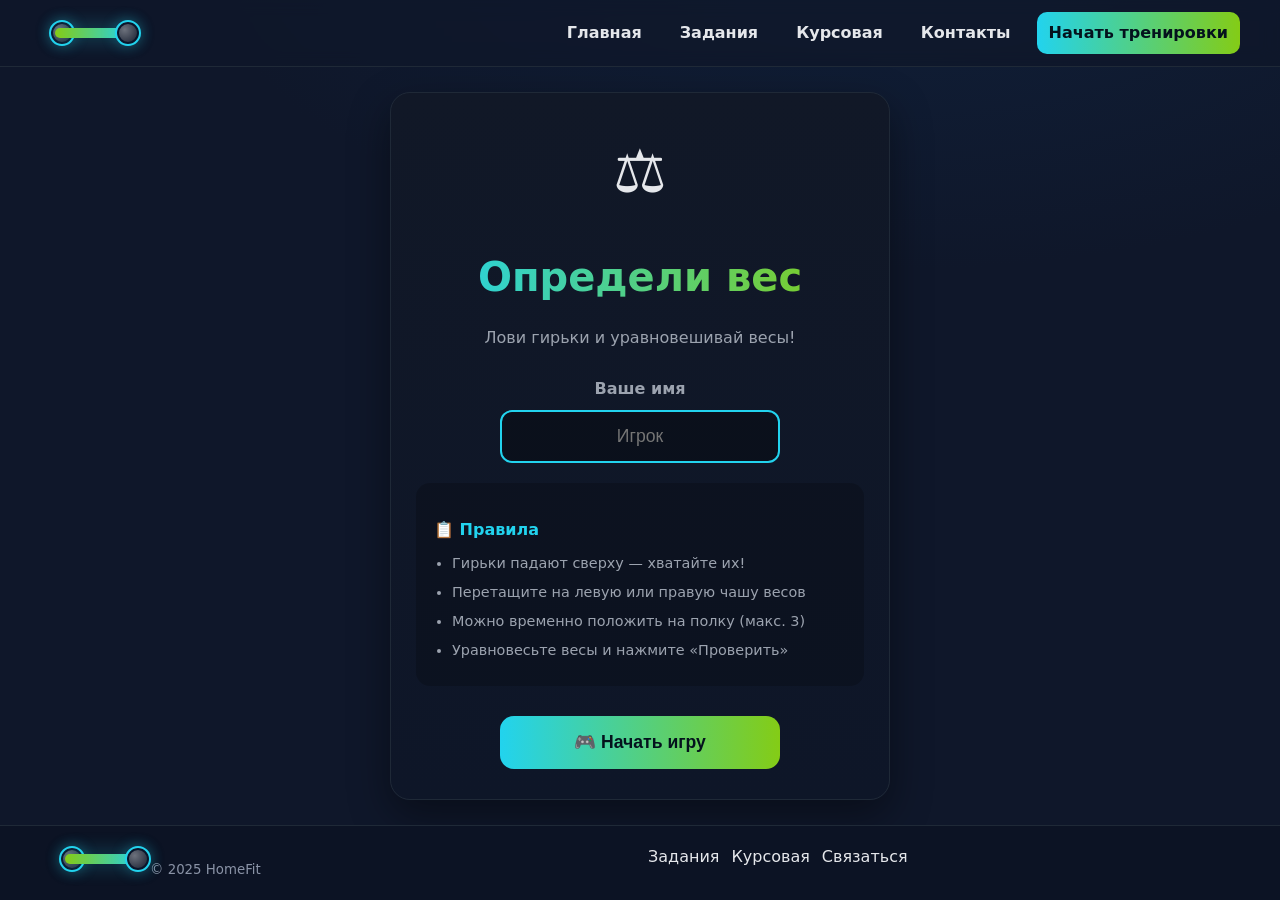
==== commit 8d833f03: "Add game functionality and styles for "Определи вес" game" ====
--- a/pages/coursework.html
+++ b/pages/coursework.html
@@ -2,955 +2,16 @@
 <html lang="ru">
 <head>
   <meta charset="utf-8">
-  <meta name="viewport" content="width=device-width, initial-scale=1">
+  <meta name="viewport" content="width=device-width, initial-scale=1, maximum-scale=1, user-scalable=no">
   <title>HomeFit — Определи вес</title>
   <link rel="stylesheet" href="../styles.css">
-  <style>
-    /* ===== GAME STYLES ===== */
-    .game-wrapper {
-      min-height: 100vh;
-      display: flex;
-      flex-direction: column;
-    }
-
-    .game-container {
-      flex: 1;
-      display: flex;
-      align-items: center;
-      justify-content: center;
-      padding: 20px;
-    }
-
-    /* Screen transitions */
-    .screen {
-      display: none;
-      width: 100%;
-      max-width: 900px;
-      animation: fadeIn 0.5s ease;
-    }
-
-    .screen.active {
-      display: block;
-    }
-
-    @keyframes fadeIn {
-      from { opacity: 0; transform: translateY(20px); }
-      to { opacity: 1; transform: translateY(0); }
-    }
-
-    /* ===== SPLASH SCREEN ===== */
-    .splash-card {
-      background: linear-gradient(180deg, var(--card) 0%, #0e1628 100%);
-      border: 1px solid var(--border);
-      border-radius: 24px;
-      padding: 40px;
-      text-align: center;
-      box-shadow: 0 20px 60px rgba(0, 0, 0, .4);
-    }
-
-    .splash-card h1 {
-      font-size: 2.5rem;
-      margin-bottom: 10px;
-      background: linear-gradient(90deg, var(--accent), var(--lime));
-      -webkit-background-clip: text;
-      -webkit-text-fill-color: transparent;
-      background-clip: text;
-    }
-
-    .splash-card .subtitle {
-      color: var(--muted);
-      font-size: 1.1rem;
-      margin-bottom: 30px;
-    }
-
-    .scale-icon {
-      font-size: 80px;
-      margin-bottom: 20px;
-      animation: scaleSwing 2s ease-in-out infinite;
-    }
-
-    @keyframes scaleSwing {
-      0%, 100% { transform: rotate(-5deg); }
-      50% { transform: rotate(5deg); }
-    }
-
-    .input-group {
-      margin: 25px 0;
-    }
-
-    .input-group label {
-      display: block;
-      margin-bottom: 8px;
-      color: var(--muted);
-      font-weight: 600;
-    }
-
-    .input-group input {
-      width: 100%;
-      max-width: 300px;
-      padding: 14px 18px;
-      border: 2px solid var(--border);
-      border-radius: 12px;
-      background: rgba(0,0,0,0.3);
-      color: var(--text);
-      font-size: 1.1rem;
-      text-align: center;
-      transition: 0.3s;
-    }
-
-    .input-group input:focus {
-      outline: none;
-      border-color: var(--accent);
-      box-shadow: 0 0 20px rgba(34, 211, 238, 0.2);
-    }
-
-    .rules-box {
-      background: rgba(0,0,0,0.2);
-      border-radius: 16px;
-      padding: 20px;
-      margin: 25px 0;
-      text-align: left;
-    }
-
-    .rules-box h3 {
-      color: var(--accent);
-      margin-bottom: 12px;
-      display: flex;
-      align-items: center;
-      gap: 8px;
-    }
-
-    .rules-box ul {
-      margin: 0;
-      padding-left: 20px;
-      color: var(--muted);
-    }
-
-    .rules-box li {
-      margin: 8px 0;
-    }
-
-    .rules-box .key {
-      display: inline-block;
-      padding: 3px 8px;
-      background: var(--border);
-      border-radius: 6px;
-      font-family: monospace;
-      font-size: 0.9rem;
-      color: var(--text);
-    }
-
-    .btn-start {
-      padding: 16px 50px;
-      font-size: 1.2rem;
-      border: none;
-      cursor: pointer;
-      border-radius: 14px;
-      background: linear-gradient(90deg, var(--accent), var(--lime));
-      color: #04121d;
-      font-weight: 700;
-      transition: 0.3s;
-      margin-top: 10px;
-    }
-
-    .btn-start:hover {
-      transform: translateY(-3px);
-      box-shadow: 0 10px 30px rgba(34, 211, 238, 0.3);
-    }
-
-    .btn-start:disabled {
-      opacity: 0.5;
-      cursor: not-allowed;
-      transform: none;
-    }
-
-    /* ===== GAME SCREEN ===== */
-    .game-screen {
-      position: relative;
-    }
-
-    .game-hud {
-      display: flex;
-      justify-content: space-between;
-      align-items: center;
-      padding: 15px 25px;
-      background: linear-gradient(180deg, var(--card) 0%, transparent 100%);
-      border-radius: 16px;
-      margin-bottom: 20px;
-      flex-wrap: wrap;
-      gap: 15px;
-    }
-
-    .hud-item {
-      text-align: center;
-    }
-
-    .hud-label {
-      font-size: 0.8rem;
-      color: var(--muted);
-      text-transform: uppercase;
-      letter-spacing: 1px;
-    }
-
-    .hud-value {
-      font-size: 1.5rem;
-      font-weight: 700;
-      color: var(--text);
-    }
-
-    .hud-value.score {
-      color: var(--lime);
-    }
-
-    .hud-value.time {
-      color: var(--accent);
-    }
-
-    .hud-value.time.warning {
-      color: #f59e0b;
-      animation: pulse 0.5s ease infinite;
-    }
-
-    .hud-value.time.danger {
-      color: #ef4444;
-      animation: pulse 0.3s ease infinite;
-    }
-
-    @keyframes pulse {
-      0%, 100% { transform: scale(1); }
-      50% { transform: scale(1.1); }
-    }
-
-    .game-area {
-      position: relative;
-      height: 500px;
-      background: linear-gradient(180deg, #0a1628 0%, #0f172a 100%);
-      border: 2px solid var(--border);
-      border-radius: 20px;
-      overflow: hidden;
-    }
-
-    /* Falling weight zone */
-    .falling-zone {
-      position: absolute;
-      top: 0;
-      left: 50%;
-      transform: translateX(-50%);
-      width: 120px;
-      height: 150px;
-      border-bottom: 2px dashed rgba(34, 211, 238, 0.3);
-    }
-
-    .falling-weight {
-      position: absolute;
-      top: -80px;
-      left: 50%;
-      transform: translateX(-50%);
-      width: 70px;
-      height: 70px;
-      background: linear-gradient(135deg, #fbbf24 0%, #f59e0b 100%);
-      border-radius: 50%;
-      display: flex;
-      align-items: center;
-      justify-content: center;
-      font-size: 1.5rem;
-      font-weight: 800;
-      color: #1a1a2e;
-      box-shadow: 0 8px 25px rgba(251, 191, 36, 0.4), inset 0 -4px 10px rgba(0,0,0,0.2);
-      cursor: pointer;
-      transition: transform 0.1s, box-shadow 0.2s;
-      z-index: 10;
-    }
-
-    .falling-weight:hover {
-      box-shadow: 0 8px 35px rgba(251, 191, 36, 0.6), inset 0 -4px 10px rgba(0,0,0,0.2);
-    }
-
-    .falling-weight.selected {
-      transform: translateX(-50%) scale(1.15);
-      box-shadow: 0 0 0 4px var(--accent), 0 8px 35px rgba(34, 211, 238, 0.5);
-    }
-
-    @keyframes fall {
-      from { top: -80px; }
-      to { top: 160px; }
-    }
-
-    @keyframes flyAway {
-      0% { opacity: 1; }
-      100% { opacity: 0; transform: translateX(-50%) translateY(50px) scale(0.3); }
-    }
-
-    /* Scale base */
-    .scale-wrapper {
-      position: absolute;
-      bottom: 20px;
-      left: 50%;
-      transform: translateX(-50%);
-      width: 400px;
-    }
-
-    .scale-base {
-      position: relative;
-      height: 200px;
-    }
-
-    /* Fulcrum (треугольник) */
-    .fulcrum {
-      position: absolute;
-      bottom: 0;
-      left: 50%;
-      transform: translateX(-50%);
-      width: 0;
-      height: 0;
-      border-left: 25px solid transparent;
-      border-right: 25px solid transparent;
-      border-bottom: 40px solid #374151;
-    }
-
-    /* Scale beam (коромысло) */
-    .scale-beam {
-      position: absolute;
-      bottom: 35px;
-      left: 50%;
-      transform: translateX(-50%);
-      width: 350px;
-      height: 12px;
-      background: linear-gradient(90deg, #4b5563, #6b7280, #4b5563);
-      border-radius: 6px;
-      transform-origin: center center;
-      transition: transform 0.5s cubic-bezier(0.34, 1.56, 0.64, 1);
-      box-shadow: 0 4px 15px rgba(0,0,0,0.3);
-    }
-
-    /* Pan containers */
-    .pan-container {
-      position: absolute;
-      bottom: 47px;
-      width: 120px;
-      display: flex;
-      flex-direction: column;
-      align-items: center;
-      transition: transform 0.5s cubic-bezier(0.34, 1.56, 0.64, 1);
-    }
-
-    .pan-container.left {
-      left: calc(50% - 175px);
-      transform-origin: top center;
-    }
-
-    .pan-container.right {
-      left: calc(50% + 55px);
-      transform-origin: top center;
-    }
-
-    .pan-rope {
-      width: 3px;
-      height: 50px;
-      background: linear-gradient(180deg, #6b7280, #9ca3af);
-    }
-
-    .pan {
-      width: 120px;
-      height: 25px;
-      background: linear-gradient(180deg, #6b7280 0%, #4b5563 100%);
-      border-radius: 0 0 60px 60px;
-      box-shadow: 0 8px 20px rgba(0,0,0,0.3);
-      position: relative;
-      cursor: pointer;
-      transition: 0.2s;
-    }
-
-    .pan:hover {
-      box-shadow: 0 0 0 3px var(--accent), 0 8px 20px rgba(34, 211, 238, 0.3);
-    }
-
-    .pan.highlight {
-      box-shadow: 0 0 0 3px var(--lime), 0 8px 25px rgba(132, 204, 22, 0.4);
-    }
-
-    .pan-weights {
-      position: absolute;
-      bottom: 100%;
-      left: 50%;
-      transform: translateX(-50%);
-      display: flex;
-      flex-wrap: wrap;
-      justify-content: center;
-      gap: 4px;
-      padding: 5px;
-      max-width: 130px;
-    }
-
-    .pan-weight {
-      width: 35px;
-      height: 35px;
-      background: linear-gradient(135deg, #fbbf24 0%, #f59e0b 100%);
-      border-radius: 50%;
-      display: flex;
-      align-items: center;
-      justify-content: center;
-      font-size: 0.9rem;
-      font-weight: 700;
-      color: #1a1a2e;
-      box-shadow: 0 4px 10px rgba(251, 191, 36, 0.3);
-      animation: dropIn 0.3s ease;
-    }
-
-    @keyframes dropIn {
-      from { transform: translateY(-30px) scale(0.5); opacity: 0; }
-      to { transform: translateY(0) scale(1); opacity: 1; }
-    }
-
-    .pan-total {
-      position: absolute;
-      top: 50%;
-      left: 50%;
-      transform: translate(-50%, -50%);
-      font-size: 1rem;
-      font-weight: 700;
-      color: var(--text);
-      text-shadow: 0 2px 4px rgba(0,0,0,0.5);
-    }
-
-    /* Table (стол для гирек) */
-    .table-area {
-      position: absolute;
-      bottom: 20px;
-      right: 20px;
-      width: 150px;
-      background: rgba(30, 41, 59, 0.8);
-      border: 2px solid var(--border);
-      border-radius: 14px;
-      padding: 10px;
-    }
-
-    .table-title {
-      text-align: center;
-      font-size: 0.8rem;
-      color: var(--muted);
-      margin-bottom: 8px;
-      text-transform: uppercase;
-      letter-spacing: 1px;
-    }
-
-    .table-slots {
-      display: grid;
-      grid-template-columns: repeat(3, 1fr);
-      gap: 6px;
-    }
-
-    .table-slot {
-      aspect-ratio: 1;
-      background: rgba(0,0,0,0.3);
-      border: 2px dashed var(--border);
-      border-radius: 10px;
-      display: flex;
-      align-items: center;
-      justify-content: center;
-      cursor: pointer;
-      transition: 0.2s;
-    }
-
-    .table-slot:hover {
-      border-color: var(--accent);
-      background: rgba(34, 211, 238, 0.1);
-    }
-
-    .table-slot.highlight {
-      border-color: var(--lime);
-      background: rgba(132, 204, 22, 0.15);
-    }
-
-    .table-slot.occupied {
-      border-style: solid;
-    }
-
-    .table-weight {
-      width: 32px;
-      height: 32px;
-      background: linear-gradient(135deg, #fbbf24 0%, #f59e0b 100%);
-      border-radius: 50%;
-      display: flex;
-      align-items: center;
-      justify-content: center;
-      font-size: 0.85rem;
-      font-weight: 700;
-      color: #1a1a2e;
-      cursor: grab;
-      transition: 0.2s;
-    }
-
-    .table-weight:hover {
-      transform: scale(1.1);
-    }
-
-    .table-weight.dragging {
-      opacity: 0.5;
-    }
-
-    /* Control hints */
-    .controls-hint {
-      position: absolute;
-      bottom: 20px;
-      left: 20px;
-      background: rgba(30, 41, 59, 0.8);
-      border: 1px solid var(--border);
-      border-radius: 12px;
-      padding: 12px;
-      font-size: 0.75rem;
-      color: var(--muted);
-    }
-
-    .controls-hint div {
-      margin: 4px 0;
-    }
-
-    .controls-hint .key {
-      display: inline-block;
-      padding: 2px 6px;
-      background: var(--border);
-      border-radius: 4px;
-      font-family: monospace;
-      color: var(--text);
-      margin-right: 5px;
-    }
-
-    /* Confirm button */
-    .btn-confirm {
-      position: absolute;
-      top: 20px;
-      right: 20px;
-      padding: 12px 24px;
-      background: linear-gradient(90deg, var(--lime), #65a30d);
-      border: none;
-      border-radius: 10px;
-      color: #0f172a;
-      font-weight: 700;
-      font-size: 1rem;
-      cursor: pointer;
-      transition: 0.3s;
-    }
-
-    .btn-confirm:hover {
-      transform: translateY(-2px);
-      box-shadow: 0 8px 20px rgba(132, 204, 22, 0.3);
-    }
-
-    .btn-confirm:disabled {
-      opacity: 0.4;
-      cursor: not-allowed;
-      transform: none;
-    }
-
-    /* Skip level button */
-    .btn-skip {
-      position: absolute;
-      top: 20px;
-      left: 20px;
-      padding: 10px 20px;
-      background: rgba(239, 68, 68, 0.2);
-      border: 1px solid #ef4444;
-      border-radius: 10px;
-      color: #ef4444;
-      font-weight: 600;
-      cursor: pointer;
-      transition: 0.2s;
-    }
-
-    .btn-skip:hover {
-      background: rgba(239, 68, 68, 0.3);
-    }
-
-    /* Messages */
-    .game-message {
-      position: absolute;
-      top: 50%;
-      left: 50%;
-      transform: translate(-50%, -50%);
-      background: rgba(15, 23, 42, 0.95);
-      border: 2px solid var(--accent);
-      border-radius: 20px;
-      padding: 30px 50px;
-      text-align: center;
-      z-index: 100;
-      animation: popIn 0.4s cubic-bezier(0.34, 1.56, 0.64, 1);
-    }
-
-    @keyframes popIn {
-      from { transform: translate(-50%, -50%) scale(0.5); opacity: 0; }
-      to { transform: translate(-50%, -50%) scale(1); opacity: 1; }
-    }
-
-    .game-message.success {
-      border-color: var(--lime);
-    }
-
-    .game-message.failure {
-      border-color: #ef4444;
-    }
-
-    .game-message h2 {
-      margin: 0 0 10px;
-      font-size: 1.8rem;
-    }
-
-    .game-message.success h2 {
-      color: var(--lime);
-    }
-
-    .game-message.failure h2 {
-      color: #ef4444;
-    }
-
-    .game-message p {
-      color: var(--muted);
-      margin: 0;
-    }
-
-    .game-message .points {
-      font-size: 1.3rem;
-      color: var(--lime);
-      font-weight: 700;
-      margin-top: 10px;
-    }
-
-    .game-message .points.negative {
-      color: #ef4444;
-    }
-
-    /* Level complete overlay */
-    .level-overlay {
-      position: absolute;
-      inset: 0;
-      background: rgba(15, 23, 42, 0.9);
-      display: flex;
-      align-items: center;
-      justify-content: center;
-      z-index: 200;
-      animation: fadeIn 0.5s ease;
-    }
-
-    .level-card {
-      background: var(--card);
-      border: 2px solid var(--lime);
-      border-radius: 24px;
-      padding: 40px 60px;
-      text-align: center;
-    }
-
-    .level-card h2 {
-      color: var(--lime);
-      font-size: 2rem;
-      margin-bottom: 15px;
-    }
-
-    .level-card .stats {
-      display: grid;
-      grid-template-columns: repeat(2, 1fr);
-      gap: 15px;
-      margin: 20px 0;
-    }
-
-    .level-card .stat {
-      background: rgba(0,0,0,0.2);
-      padding: 15px;
-      border-radius: 12px;
-    }
-
-    .level-card .stat-label {
-      font-size: 0.8rem;
-      color: var(--muted);
-      text-transform: uppercase;
-    }
-
-    .level-card .stat-value {
-      font-size: 1.5rem;
-      font-weight: 700;
-      color: var(--text);
-    }
-
-    .level-card .btn-start {
-      margin-top: 20px;
-    }
-
-    /* ===== RESULTS SCREEN ===== */
-    .results-card {
-      background: linear-gradient(180deg, var(--card) 0%, #0e1628 100%);
-      border: 1px solid var(--border);
-      border-radius: 24px;
-      padding: 40px;
-      text-align: center;
-      box-shadow: 0 20px 60px rgba(0, 0, 0, .4);
-    }
-
-    .results-card h1 {
-      font-size: 2.2rem;
-      margin-bottom: 10px;
-    }
-
-    .results-card h1.win {
-      color: var(--lime);
-    }
-
-    .results-card h1.lose {
-      color: #ef4444;
-    }
-
-    .final-score {
-      font-size: 4rem;
-      font-weight: 800;
-      background: linear-gradient(90deg, var(--accent), var(--lime));
-      -webkit-background-clip: text;
-      -webkit-text-fill-color: transparent;
-      background-clip: text;
-      margin: 20px 0;
-    }
-
-    .results-stats {
-      display: flex;
-      justify-content: center;
-      gap: 30px;
-      margin: 25px 0;
-      flex-wrap: wrap;
-    }
-
-    .results-stat {
-      text-align: center;
-    }
-
-    .results-stat-value {
-      font-size: 1.8rem;
-      font-weight: 700;
-      color: var(--text);
-    }
-
-    .results-stat-label {
-      font-size: 0.85rem;
-      color: var(--muted);
-    }
-
-    /* Leaderboard */
-    .leaderboard {
-      background: rgba(0,0,0,0.2);
-      border-radius: 16px;
-      padding: 20px;
-      margin: 25px 0;
-    }
-
-    .leaderboard h3 {
-      color: var(--accent);
-      margin-bottom: 15px;
-      display: flex;
-      align-items: center;
-      justify-content: center;
-      gap: 8px;
-    }
-
-    .leaderboard-list {
-      list-style: none;
-      padding: 0;
-      margin: 0;
-    }
-
-    .leaderboard-item {
-      display: flex;
-      align-items: center;
-      padding: 12px 15px;
-      background: rgba(30, 41, 59, 0.5);
-      border-radius: 10px;
-      margin: 8px 0;
-      transition: 0.2s;
-    }
-
-    .leaderboard-item.current {
-      background: rgba(34, 211, 238, 0.15);
-      border: 1px solid var(--accent);
-    }
-
-    .leaderboard-item:hover {
-      background: rgba(30, 41, 59, 0.8);
-    }
-
-    .leaderboard-rank {
-      width: 30px;
-      height: 30px;
-      border-radius: 50%;
-      background: var(--border);
-      display: flex;
-      align-items: center;
-      justify-content: center;
-      font-weight: 700;
-      margin-right: 15px;
-    }
-
-    .leaderboard-rank.gold {
-      background: linear-gradient(135deg, #fbbf24, #f59e0b);
-      color: #1a1a2e;
-    }
-
-    .leaderboard-rank.silver {
-      background: linear-gradient(135deg, #9ca3af, #6b7280);
-      color: #1a1a2e;
-    }
-
-    .leaderboard-rank.bronze {
-      background: linear-gradient(135deg, #cd7f32, #a0522d);
-      color: #1a1a2e;
-    }
-
-    .leaderboard-name {
-      flex: 1;
-      text-align: left;
-      font-weight: 600;
-    }
-
-    .leaderboard-score {
-      font-weight: 700;
-      color: var(--lime);
-    }
-
-    .leaderboard-date {
-      font-size: 0.75rem;
-      color: var(--muted);
-      margin-left: 15px;
-    }
-
-    .btn-group {
-      display: flex;
-      gap: 15px;
-      justify-content: center;
-      flex-wrap: wrap;
-      margin-top: 20px;
-    }
-
-    .btn-secondary {
-      padding: 14px 30px;
-      font-size: 1rem;
-      border: 2px solid var(--border);
-      border-radius: 12px;
-      background: transparent;
-      color: var(--text);
-      font-weight: 600;
-      cursor: pointer;
-      transition: 0.2s;
-    }
-
-    .btn-secondary:hover {
-      border-color: var(--accent);
-      background: rgba(34, 211, 238, 0.1);
-    }
-
-    /* Round indicator */
-    .round-indicator {
-      display: flex;
-      justify-content: center;
-      gap: 8px;
-      margin: 10px 0;
-    }
-
-    .round-dot {
-      width: 12px;
-      height: 12px;
-      border-radius: 50%;
-      background: var(--border);
-      transition: 0.3s;
-    }
-
-    .round-dot.completed {
-      background: var(--lime);
-    }
-
-    .round-dot.current {
-      background: var(--accent);
-      animation: pulse 1s infinite;
-    }
-
-    .round-dot.failed {
-      background: #ef4444;
-    }
-
-    /* Toast notifications */
-    .toast {
-      position: fixed;
-      top: 100px;
-      left: 50%;
-      transform: translateX(-50%) translateY(-20px);
-      background: var(--card);
-      border: 1px solid var(--border);
-      border-radius: 12px;
-      padding: 15px 25px;
-      color: var(--text);
-      font-weight: 600;
-      z-index: 1000;
-      opacity: 0;
-      transition: 0.3s;
-      pointer-events: none;
-    }
-
-    .toast.show {
-      opacity: 1;
-      transform: translateX(-50%) translateY(0);
-    }
-
-    .toast.success {
-      border-color: var(--lime);
-    }
-
-    .toast.error {
-      border-color: #ef4444;
-    }
-
-    .toast.info {
-      border-color: var(--accent);
-    }
-
-    /* Progress bar for time */
-    .time-bar {
-      position: absolute;
-      top: 0;
-      left: 0;
-      right: 0;
-      height: 4px;
-      background: var(--border);
-      border-radius: 2px;
-    }
-
-    .time-bar-fill {
-      height: 100%;
-      background: linear-gradient(90deg, var(--accent), var(--lime));
-      border-radius: 2px;
-      transition: width 0.1s linear;
-    }
-
-    .time-bar-fill.warning {
-      background: linear-gradient(90deg, #f59e0b, #fbbf24);
-    }
-
-    .time-bar-fill.danger {
-      background: linear-gradient(90deg, #ef4444, #f87171);
-    }
-
-    /* Shake animation */
-    @keyframes shake {
-      0%, 100% { transform: translateX(-50%) translateX(0); }
-      25% { transform: translateX(-50%) translateX(-10px); }
-      75% { transform: translateX(-50%) translateX(10px); }
-    }
-
-    .shake {
-      animation: shake 0.3s ease;
-    }
-  </style>
+  <link rel="stylesheet" href="coursework.css">
 </head>
 <body>
 <div class="game-wrapper">
   <header class="header">
     <div class="container header__row">
-      <a class="logo" href="../index.html" aria-label="HomeFit логотип">
-        <span class="bar" aria-hidden="true"></span>
-      </a>
-      
+      <a class="logo" href="../index.html"><span class="bar"></span></a>
       <nav class="nav" id="nav">
         <a href="../index.html">Главная</a>
         <a href="assignments.html">Задания</a>
@@ -958,61 +19,53 @@
         <a href="contact.html">Контакты</a>
         <a class="cta" href="assignments.html">Начать тренировки</a>
       </nav>
-      
-      <button class="burger" id="burger" aria-label="Открыть меню"><span></span></button>
+      <button class="burger" id="burger"><span></span></button>
     </div>
   </header>
 
   <div class="game-container">
-    <!-- ===== SPLASH SCREEN ===== -->
+    
+    <!-- Стартовый экран -->
     <div class="screen active" id="splash-screen">
       <div class="splash-card">
         <div class="scale-icon">⚖️</div>
         <h1>Определи вес</h1>
-        <p class="subtitle">Уравновесь весы, управляя падающими гирьками!</p>
-        
+        <p class="subtitle">Лови гирьки и уравновешивай весы!</p>
+
         <div class="input-group">
-          <label for="player-name">Введите ваше имя</label>
+          <label for="player-name">Ваше имя</label>
           <input type="text" id="player-name" placeholder="Игрок" maxlength="20" autocomplete="off">
         </div>
-        
+
         <div class="rules-box">
-          <h3>📋 Правила игры</h3>
+          <h3>📋 Правила</h3>
           <ul>
-            <li>Сверху падают гирьки с числами — ваша задача уравновесить весы</li>
-            <li>Кликните на гирьку, затем выберите куда её положить (левая/правая чаша или стол)</li>
-            <li>Со стола можно перетаскивать гирьки на весы</li>
-            <li>Когда весы уравновешены — нажмите "Проверить"</li>
-            <li>Игнорируемые гирьки улетают!</li>
-          </ul>
-          <h3 style="margin-top: 15px;">⌨️ Управление</h3>
-          <ul>
-            <li><span class="key">A</span> — положить на левую чашу</li>
-            <li><span class="key">D</span> — положить на правую чашу</li>
-            <li><span class="key">S</span> — положить на стол</li>
-            <li><span class="key">Space</span> — проверить баланс</li>
-            <li><span class="key">Двойной клик</span> — быстро на левую чашу</li>
+            <li>Гирьки падают сверху — хватайте их!</li>
+            <li>Перетащите на левую или правую чашу весов</li>
+            <li>Можно временно положить на полку (макс. 3)</li>
+            <li>Уравновесьте весы и нажмите «Проверить»</li>
           </ul>
         </div>
-        
+
+        <div class="history-box" id="splash-history" style="display:none">
+          <h3>📜 История <button class="btn-clear" id="btn-clear-splash">🗑️</button></h3>
+          <ul class="history-list" id="splash-history-list"></ul>
+        </div>
+
         <button class="btn-start" id="btn-start">🎮 Начать игру</button>
       </div>
     </div>
 
-    <!-- ===== GAME SCREEN ===== -->
+    <!-- Игровой экран -->
     <div class="screen" id="game-screen">
       <div class="game-hud">
-        <div class="hud-item">
-          <div class="hud-label">Игрок</div>
-          <div class="hud-value" id="hud-player">—</div>
-        </div>
         <div class="hud-item">
           <div class="hud-label">Уровень</div>
           <div class="hud-value" id="hud-level">1</div>
         </div>
         <div class="hud-item">
           <div class="hud-label">Раунд</div>
-          <div class="hud-value" id="hud-round">1/5</div>
+          <div class="hud-value" id="hud-round">1/2</div>
         </div>
         <div class="hud-item">
           <div class="hud-label">Время</div>
@@ -1024,63 +77,45 @@
         </div>
       </div>
 
-      <div class="round-indicator" id="round-indicator"></div>
+      <div class="time-bar"><div class="time-bar-fill" id="time-bar"></div></div>
+      <div class="round-dots" id="round-dots"></div>
 
       <div class="game-area" id="game-area">
-        <div class="time-bar">
-          <div class="time-bar-fill" id="time-bar-fill"></div>
+        <div class="fall-zone" id="fall-zone"></div>
+
+        <div class="shelf" id="shelf">
+          <span class="shelf-label">📦 Полка (макс. 3)</span>
         </div>
 
-        <button class="btn-skip" id="btn-skip">⏭️ Пропустить уровень</button>
-        <button class="btn-confirm" id="btn-confirm" disabled>✓ Проверить</button>
+        <div class="scale-area">
+          <div class="scale-beam" id="beam"></div>
+          <div class="pan-zone left" id="pan-zone-left">
+            <div class="pan-rope"></div>
+            <div class="pan" id="pan-left" data-side="left"></div>
+            <div class="pan-total" id="total-left">0</div>
+          </div>
+          <div class="pan-zone right" id="pan-zone-right">
+            <div class="pan-rope"></div>
+            <div class="pan" id="pan-right" data-side="right"></div>
+            <div class="pan-total" id="total-right">0</div>
+          </div>
+          <div class="fulcrum"></div>
+        </div>
+      </div>
 
-        <div class="falling-zone" id="falling-zone"></div>
-
-        <div class="scale-wrapper">
-          <div class="scale-base">
-            <div class="scale-beam" id="scale-beam"></div>
-            
-            <div class="pan-container left" id="pan-left-container">
-              <div class="pan-rope"></div>
-              <div class="pan" id="pan-left" data-side="left">
-                <div class="pan-weights" id="pan-left-weights"></div>
-                <div class="pan-total" id="pan-left-total">0</div>
-              </div>
-            </div>
-            
-            <div class="pan-container right" id="pan-right-container">
-              <div class="pan-rope"></div>
-              <div class="pan" id="pan-right" data-side="right">
-                <div class="pan-weights" id="pan-right-weights"></div>
-                <div class="pan-total" id="pan-right-total">0</div>
-              </div>
-            </div>
-            
-            <div class="fulcrum"></div>
-          </div>
-        </div>
-
-        <div class="table-area" id="table-area">
-          <div class="table-title">📦 Стол (6 мест)</div>
-          <div class="table-slots" id="table-slots"></div>
-        </div>
-
-        <div class="controls-hint">
-          <div><span class="key">A</span> Левая</div>
-          <div><span class="key">D</span> Правая</div>
-          <div><span class="key">S</span> Стол</div>
-          <div><span class="key">Space</span> Проверить</div>
-        </div>
+      <div class="game-buttons">
+        <button class="btn-skip" id="btn-skip">⏭️</button>
+        <button class="btn-check" id="btn-check" disabled>✓ Проверить баланс</button>
       </div>
     </div>
 
-    <!-- ===== RESULTS SCREEN ===== -->
+    <!-- Экран результатов -->
     <div class="screen" id="results-screen">
       <div class="results-card">
-        <h1 id="results-title">Игра окончена!</h1>
+        <h1 id="results-title">Игра окончена</h1>
         <div class="final-score" id="final-score">0</div>
-        <p style="color: var(--muted);" id="results-message">Отличный результат!</p>
-        
+        <p style="color:var(--muted)" id="results-msg"></p>
+
         <div class="results-stats">
           <div class="results-stat">
             <div class="results-stat-value" id="stat-level">1</div>
@@ -1088,32 +123,33 @@
           </div>
           <div class="results-stat">
             <div class="results-stat-value" id="stat-rounds">0</div>
-            <div class="results-stat-label">Раундов пройдено</div>
+            <div class="results-stat-label">Раундов</div>
           </div>
           <div class="results-stat">
-            <div class="results-stat-value" id="stat-accuracy">0%</div>
+            <div class="results-stat-value" id="stat-acc">0%</div>
             <div class="results-stat-label">Точность</div>
           </div>
         </div>
 
-        <div class="leaderboard">
-          <h3>🏆 Рейтинг игроков</h3>
-          <ul class="leaderboard-list" id="leaderboard-list"></ul>
+        <div class="history-box">
+          <h3>📜 История <button class="btn-clear" id="btn-clear-results">🗑️</button></h3>
+          <ul class="history-list" id="results-history-list"></ul>
         </div>
 
         <div class="btn-group">
+          <button class="btn-start" id="btn-restart">🔄 Играть снова</button>
           <button class="btn-secondary" id="btn-new-player">👤 Сменить игрока</button>
-          <button class="btn-start" id="btn-restart">🔄 Играть снова</button>
         </div>
       </div>
     </div>
+
   </div>
 
-  <footer class="footer" id="contact">
+  <footer class="footer">
     <div class="container footer__row">
       <div>
-        <div class="logo" aria-hidden="true"><span class="bar"></span></div>
-        <div><small>© 2025 HomeFit. Онлайн‑тренировки с поддержкой и прогресс‑трекером.</small></div>
+        <div class="logo"><span class="bar"></span></div>
+        <small>© 2025 HomeFit</small>
       </div>
       <div class="links">
         <a href="assignments.html">Задания</a>
@@ -1124,941 +160,9 @@
   </footer>
 </div>
 
-<!-- Toast notification -->
 <div class="toast" id="toast"></div>
 
 <script src="../script.js"></script>
-<script>
-// ==========================================
-// ИГРА "ОПРЕДЕЛИ ВЕС" - Game Engine
-// ==========================================
-
-(function() {
-  'use strict';
-
-  // ===== GAME CONFIGURATION =====
-  const CONFIG = {
-    levels: [
-      { 
-        id: 1, 
-        name: 'Легкий', 
-        minWeight: 1, 
-        maxWeight: 10, 
-        fallDuration: 4000, // ms
-        timeLimit: 90, // seconds
-        roundsToWin: 4,
-        pointsMultiplier: 1,
-        description: 'Числа от 1 до 10, медленное падение'
-      },
-      { 
-        id: 2, 
-        name: 'Средний', 
-        minWeight: 1, 
-        maxWeight: 25, 
-        fallDuration: 3000,
-        timeLimit: 75,
-        roundsToWin: 4,
-        pointsMultiplier: 1.5,
-        description: 'Числа от 1 до 25, среднее падение'
-      },
-      { 
-        id: 3, 
-        name: 'Сложный', 
-        minWeight: 1, 
-        maxWeight: 50, 
-        fallDuration: 2000,
-        timeLimit: 60,
-        roundsToWin: 5,
-        pointsMultiplier: 2,
-        description: 'Числа от 1 до 50, быстрое падение'
-      }
-    ],
-    tableSlots: 6,
-    balancePoints: 100,
-    perfectBalanceBonus: 50,
-    timeBonus: 0.5, // points per second remaining
-    wrongAttemptPenalty: 25,
-    missedWeightPenalty: 5,
-    storageKey: 'weightGame_leaderboard'
-  };
-
-  // ===== GAME STATE =====
-  let state = {
-    playerName: '',
-    currentLevel: 0,
-    currentRound: 0,
-    score: 0,
-    timeRemaining: 0,
-    leftPanWeights: [],
-    rightPanWeights: [],
-    tableWeights: [],
-    selectedWeight: null,
-    fallingWeight: null,
-    isPlaying: false,
-    isPaused: false,
-    roundsCompleted: 0,
-    totalAttempts: 0,
-    successfulAttempts: 0,
-    timerInterval: null,
-    fallInterval: null,
-    roundResults: [] // track each round result
-  };
-
-  // ===== DOM ELEMENTS =====
-  const elements = {
-    // Screens
-    splashScreen: document.getElementById('splash-screen'),
-    gameScreen: document.getElementById('game-screen'),
-    resultsScreen: document.getElementById('results-screen'),
-    
-    // Splash
-    playerNameInput: document.getElementById('player-name'),
-    btnStart: document.getElementById('btn-start'),
-    
-    // HUD
-    hudPlayer: document.getElementById('hud-player'),
-    hudLevel: document.getElementById('hud-level'),
-    hudRound: document.getElementById('hud-round'),
-    hudTime: document.getElementById('hud-time'),
-    hudScore: document.getElementById('hud-score'),
-    roundIndicator: document.getElementById('round-indicator'),
-    
-    // Game area
-    gameArea: document.getElementById('game-area'),
-    fallingZone: document.getElementById('falling-zone'),
-    scaleBeam: document.getElementById('scale-beam'),
-    panLeft: document.getElementById('pan-left'),
-    panRight: document.getElementById('pan-right'),
-    panLeftContainer: document.getElementById('pan-left-container'),
-    panRightContainer: document.getElementById('pan-right-container'),
-    panLeftWeights: document.getElementById('pan-left-weights'),
-    panRightWeights: document.getElementById('pan-right-weights'),
-    panLeftTotal: document.getElementById('pan-left-total'),
-    panRightTotal: document.getElementById('pan-right-total'),
-    tableSlots: document.getElementById('table-slots'),
-    btnConfirm: document.getElementById('btn-confirm'),
-    btnSkip: document.getElementById('btn-skip'),
-    timeBarFill: document.getElementById('time-bar-fill'),
-    
-    // Results
-    resultsTitle: document.getElementById('results-title'),
-    finalScore: document.getElementById('final-score'),
-    resultsMessage: document.getElementById('results-message'),
-    statLevel: document.getElementById('stat-level'),
-    statRounds: document.getElementById('stat-rounds'),
-    statAccuracy: document.getElementById('stat-accuracy'),
-    leaderboardList: document.getElementById('leaderboard-list'),
-    btnRestart: document.getElementById('btn-restart'),
-    btnNewPlayer: document.getElementById('btn-new-player'),
-    
-    // Toast
-    toast: document.getElementById('toast')
-  };
-
-  // ===== UTILITY FUNCTIONS =====
-  
-  function randomInt(min, max) {
-    return Math.floor(Math.random() * (max - min + 1)) + min;
-  }
-
-  function showScreen(screenId) {
-    document.querySelectorAll('.screen').forEach(s => s.classList.remove('active'));
-    document.getElementById(screenId).classList.add('active');
-  }
-
-  function showToast(message, type = 'info', duration = 2000) {
-    elements.toast.textContent = message;
-    elements.toast.className = 'toast ' + type;
-    elements.toast.classList.add('show');
-    setTimeout(() => {
-      elements.toast.classList.remove('show');
-    }, duration);
-  }
-
-  function formatTime(seconds) {
-    const mins = Math.floor(seconds / 60);
-    const secs = seconds % 60;
-    return mins > 0 ? `${mins}:${secs.toString().padStart(2, '0')}` : secs.toString();
-  }
-
-  // ===== STORAGE FUNCTIONS =====
-  
-  function saveToLeaderboard(playerName, score, level, rounds) {
-    let leaderboard = getLeaderboard();
-    leaderboard.push({
-      name: playerName,
-      score: score,
-      level: level,
-      rounds: rounds,
-      date: new Date().toLocaleDateString('ru-RU')
-    });
-    leaderboard.sort((a, b) => b.score - a.score);
-    leaderboard = leaderboard.slice(0, 10); // Keep top 10
-    localStorage.setItem(CONFIG.storageKey, JSON.stringify(leaderboard));
-    return leaderboard;
-  }
-
-  function getLeaderboard() {
-    try {
-      return JSON.parse(localStorage.getItem(CONFIG.storageKey)) || [];
-    } catch {
-      return [];
-    }
-  }
-
-  // ===== SCALE PHYSICS =====
-  
-  function updateScale() {
-    const leftTotal = state.leftPanWeights.reduce((a, b) => a + b, 0);
-    const rightTotal = state.rightPanWeights.reduce((a, b) => a + b, 0);
-    
-    // Update totals display
-    elements.panLeftTotal.textContent = leftTotal;
-    elements.panRightTotal.textContent = rightTotal;
-    
-    // Calculate tilt angle (max 15 degrees)
-    const diff = leftTotal - rightTotal;
-    const maxDiff = 50;
-    const angle = Math.max(-15, Math.min(15, (diff / maxDiff) * 15));
-    
-    // Apply rotation to beam
-    elements.scaleBeam.style.transform = `translateX(-50%) rotate(${angle}deg)`;
-    
-    // Move pan containers based on tilt
-    const verticalShift = Math.sin(angle * Math.PI / 180) * 80;
-    elements.panLeftContainer.style.transform = `translateY(${verticalShift}px)`;
-    elements.panRightContainer.style.transform = `translateY(${-verticalShift}px)`;
-    
-    // Enable/disable confirm button
-    const canConfirm = leftTotal > 0 || rightTotal > 0;
-    elements.btnConfirm.disabled = !canConfirm;
-    
-    // Check if balanced
-    const isBalanced = leftTotal === rightTotal && leftTotal > 0;
-    elements.btnConfirm.style.background = isBalanced 
-      ? 'linear-gradient(90deg, var(--lime), #65a30d)' 
-      : 'linear-gradient(90deg, #6b7280, #4b5563)';
-  }
-
-  function renderPanWeights() {
-    // Left pan
-    elements.panLeftWeights.innerHTML = state.leftPanWeights
-      .map(w => `<div class="pan-weight">${w}</div>`)
-      .join('');
-    
-    // Right pan
-    elements.panRightWeights.innerHTML = state.rightPanWeights
-      .map(w => `<div class="pan-weight">${w}</div>`)
-      .join('');
-    
-    updateScale();
-  }
-
-  // ===== TABLE MANAGEMENT =====
-  
-  function initTableSlots() {
-    elements.tableSlots.innerHTML = '';
-    state.tableWeights = new Array(CONFIG.tableSlots).fill(null);
-    
-    for (let i = 0; i < CONFIG.tableSlots; i++) {
-      const slot = document.createElement('div');
-      slot.className = 'table-slot';
-      slot.dataset.index = i;
-      
-      // Click to place selected weight
-      slot.addEventListener('click', () => handleTableSlotClick(i));
-      
-      // Drag events
-      slot.addEventListener('dragover', (e) => {
-        e.preventDefault();
-        slot.classList.add('highlight');
-      });
-      
-      slot.addEventListener('dragleave', () => {
-        slot.classList.remove('highlight');
-      });
-      
-      slot.addEventListener('drop', (e) => {
-        e.preventDefault();
-        slot.classList.remove('highlight');
-        const fromIndex = parseInt(e.dataTransfer.getData('text/plain'));
-        if (!isNaN(fromIndex) && state.tableWeights[fromIndex] !== null) {
-          // Moving from table slot to pan is handled separately
-        }
-      });
-      
-      elements.tableSlots.appendChild(slot);
-    }
-  }
-
-  function renderTableSlots() {
-    const slots = elements.tableSlots.querySelectorAll('.table-slot');
-    slots.forEach((slot, i) => {
-      const weight = state.tableWeights[i];
-      slot.innerHTML = '';
-      slot.classList.toggle('occupied', weight !== null);
-      
-      if (weight !== null) {
-        const weightEl = document.createElement('div');
-        weightEl.className = 'table-weight';
-        weightEl.textContent = weight;
-        weightEl.draggable = true;
-        weightEl.dataset.tableIndex = i;
-        
-        // Drag start
-        weightEl.addEventListener('dragstart', (e) => {
-          e.dataTransfer.setData('text/plain', i);
-          weightEl.classList.add('dragging');
-          highlightPans(true);
-        });
-        
-        weightEl.addEventListener('dragend', () => {
-          weightEl.classList.remove('dragging');
-          highlightPans(false);
-        });
-        
-        // Click to select
-        weightEl.addEventListener('click', (e) => {
-          e.stopPropagation();
-          selectTableWeight(i);
-        });
-        
-        slot.appendChild(weightEl);
-      }
-    });
-  }
-
-  function handleTableSlotClick(index) {
-    if (state.selectedWeight !== null && state.tableWeights[index] === null) {
-      // Place selected falling weight on table
-      state.tableWeights[index] = state.selectedWeight;
-      clearFallingWeight();
-      renderTableSlots();
-      showToast(`Гирька ${state.tableWeights[index]} на столе`, 'info', 1000);
-    }
-  }
-
-  function selectTableWeight(index) {
-    const weight = state.tableWeights[index];
-    if (weight === null) return;
-    
-    // Visual feedback
-    document.querySelectorAll('.table-weight').forEach(w => w.style.boxShadow = '');
-    const weightEl = elements.tableSlots.querySelector(`[data-table-index="${index}"]`);
-    if (weightEl) {
-      weightEl.style.boxShadow = '0 0 0 3px var(--accent)';
-    }
-    
-    // Now wait for pan click
-    state.selectedTableWeightIndex = index;
-    highlightPans(true);
-    showToast('Выберите чашу весов', 'info', 1500);
-  }
-
-  function highlightPans(show) {
-    elements.panLeft.classList.toggle('highlight', show);
-    elements.panRight.classList.toggle('highlight', show);
-  }
-
-  // ===== FALLING WEIGHTS =====
-  
-  function spawnFallingWeight() {
-    if (!state.isPlaying || state.isPaused) return;
-    
-    const levelConfig = CONFIG.levels[state.currentLevel];
-    const weight = randomInt(levelConfig.minWeight, levelConfig.maxWeight);
-    
-    // Create falling weight element
-    const weightEl = document.createElement('div');
-    weightEl.className = 'falling-weight';
-    weightEl.textContent = weight;
-    weightEl.id = 'current-falling-weight';
-    
-    state.fallingWeight = weight;
-    state.selectedWeight = null;
-    
-    // Click to select
-    weightEl.addEventListener('click', () => {
-      if (state.selectedWeight === weight) {
-        state.selectedWeight = null;
-        weightEl.classList.remove('selected');
-        highlightPans(false);
-        elements.tableSlots.querySelectorAll('.table-slot:not(.occupied)').forEach(s => s.classList.remove('highlight'));
-      } else {
-        state.selectedWeight = weight;
-        weightEl.classList.add('selected');
-        highlightPans(true);
-        elements.tableSlots.querySelectorAll('.table-slot:not(.occupied)').forEach(s => s.classList.add('highlight'));
-      }
-    });
-    
-    // Double click for quick left pan
-    weightEl.addEventListener('dblclick', () => {
-      placeWeightOnPan('left', weight);
-      clearFallingWeight();
-    });
-    
-    // Hover effect
-    weightEl.addEventListener('mouseenter', () => {
-      weightEl.style.transform = 'translateX(-50%) scale(1.1)';
-    });
-    
-    weightEl.addEventListener('mouseleave', () => {
-      if (!weightEl.classList.contains('selected')) {
-        weightEl.style.transform = 'translateX(-50%) scale(1)';
-      }
-    });
-    
-    elements.fallingZone.appendChild(weightEl);
-    
-    // Animate falling
-    weightEl.style.animation = `fall ${levelConfig.fallDuration}ms linear forwards`;
-    
-    // Set timeout for weight to disappear
-    state.fallTimeout = setTimeout(() => {
-      if (state.fallingWeight === weight) {
-        // Weight was ignored - penalty
-        state.score = Math.max(0, state.score - CONFIG.missedWeightPenalty * levelConfig.pointsMultiplier);
-        updateHUD();
-        flyAwayWeight(weightEl);
-        setTimeout(() => spawnFallingWeight(), 500);
-      }
-    }, levelConfig.fallDuration);
-  }
-
-  function flyAwayWeight(weightEl) {
-    if (!weightEl) return;
-    weightEl.style.animation = 'flyAway 0.5s ease forwards';
-    setTimeout(() => weightEl.remove(), 500);
-    state.fallingWeight = null;
-    state.selectedWeight = null;
-  }
-
-  function clearFallingWeight() {
-    clearTimeout(state.fallTimeout);
-    const weightEl = document.getElementById('current-falling-weight');
-    if (weightEl) weightEl.remove();
-    state.fallingWeight = null;
-    state.selectedWeight = null;
-    highlightPans(false);
-    elements.tableSlots.querySelectorAll('.table-slot').forEach(s => s.classList.remove('highlight'));
-    
-    // Spawn next weight after short delay
-    setTimeout(() => spawnFallingWeight(), 800);
-  }
-
-  function placeWeightOnPan(side, weight) {
-    if (side === 'left') {
-      state.leftPanWeights.push(weight);
-    } else {
-      state.rightPanWeights.push(weight);
-    }
-    renderPanWeights();
-    showToast(`+${weight} на ${side === 'left' ? 'левую' : 'правую'} чашу`, 'success', 800);
-  }
-
-  // ===== GAME LOGIC =====
-  
-  function startGame() {
-    const name = elements.playerNameInput.value.trim() || 'Игрок';
-    state.playerName = name;
-    state.currentLevel = 0;
-    state.score = 0;
-    state.roundsCompleted = 0;
-    state.totalAttempts = 0;
-    state.successfulAttempts = 0;
-    
-    showScreen('game-screen');
-    startLevel();
-  }
-
-  function startLevel() {
-    const levelConfig = CONFIG.levels[state.currentLevel];
-    
-    state.currentRound = 0;
-    state.roundResults = [];
-    state.timeRemaining = levelConfig.timeLimit;
-    state.leftPanWeights = [];
-    state.rightPanWeights = [];
-    state.isPlaying = true;
-    state.isPaused = false;
-    
-    initTableSlots();
-    renderPanWeights();
-    renderTableSlots();
-    updateHUD();
-    renderRoundIndicator();
-    
-    showToast(`Уровень ${levelConfig.id}: ${levelConfig.name}`, 'info', 2000);
-    
-    // Start timer
-    startTimer();
-    
-    // Start spawning weights after a short delay
-    setTimeout(() => spawnFallingWeight(), 1000);
-  }
-
-  function startTimer() {
-    clearInterval(state.timerInterval);
-    state.timerInterval = setInterval(() => {
-      if (!state.isPlaying || state.isPaused) return;
-      
-      state.timeRemaining--;
-      updateHUD();
-      
-      if (state.timeRemaining <= 0) {
-        endGame('time');
-      }
-    }, 1000);
-  }
-
-  function updateHUD() {
-    const levelConfig = CONFIG.levels[state.currentLevel];
-    
-    elements.hudPlayer.textContent = state.playerName;
-    elements.hudLevel.textContent = levelConfig.id;
-    elements.hudRound.textContent = `${state.currentRound + 1}/${levelConfig.roundsToWin}`;
-    elements.hudScore.textContent = Math.round(state.score);
-    
-    // Time display with colors
-    elements.hudTime.textContent = formatTime(state.timeRemaining);
-    elements.hudTime.classList.remove('warning', 'danger');
-    if (state.timeRemaining <= 10) {
-      elements.hudTime.classList.add('danger');
-    } else if (state.timeRemaining <= 20) {
-      elements.hudTime.classList.add('warning');
-    }
-    
-    // Time bar
-    const percentage = (state.timeRemaining / levelConfig.timeLimit) * 100;
-    elements.timeBarFill.style.width = percentage + '%';
-    elements.timeBarFill.classList.remove('warning', 'danger');
-    if (percentage <= 15) {
-      elements.timeBarFill.classList.add('danger');
-    } else if (percentage <= 30) {
-      elements.timeBarFill.classList.add('warning');
-    }
-  }
-
-  function renderRoundIndicator() {
-    const levelConfig = CONFIG.levels[state.currentLevel];
-    elements.roundIndicator.innerHTML = '';
-    
-    for (let i = 0; i < levelConfig.roundsToWin; i++) {
-      const dot = document.createElement('div');
-      dot.className = 'round-dot';
-      
-      if (i < state.roundResults.length) {
-        dot.classList.add(state.roundResults[i] ? 'completed' : 'failed');
-      } else if (i === state.currentRound) {
-        dot.classList.add('current');
-      }
-      
-      elements.roundIndicator.appendChild(dot);
-    }
-  }
-
-  function checkBalance() {
-    const leftTotal = state.leftPanWeights.reduce((a, b) => a + b, 0);
-    const rightTotal = state.rightPanWeights.reduce((a, b) => a + b, 0);
-    const levelConfig = CONFIG.levels[state.currentLevel];
-    
-    state.totalAttempts++;
-    
-    if (leftTotal === rightTotal && leftTotal > 0) {
-      // Success!
-      state.successfulAttempts++;
-      
-      // Calculate points
-      let points = CONFIG.balancePoints * levelConfig.pointsMultiplier;
-      
-      // Perfect balance bonus (using more weights)
-      const totalWeights = state.leftPanWeights.length + state.rightPanWeights.length;
-      if (totalWeights >= 4) {
-        points += CONFIG.perfectBalanceBonus;
-        showToast('🎯 Отлично! Бонус за сложный баланс!', 'success', 2000);
-      }
-      
-      // Time bonus
-      const timeBonus = Math.round(state.timeRemaining * CONFIG.timeBonus * levelConfig.pointsMultiplier);
-      points += timeBonus;
-      
-      state.score += points;
-      state.roundResults.push(true);
-      state.roundsCompleted++;
-      
-      showRoundResult(true, points);
-    } else {
-      // Failure
-      const penalty = CONFIG.wrongAttemptPenalty * levelConfig.pointsMultiplier;
-      state.score = Math.max(0, state.score - penalty);
-      state.roundResults.push(false);
-      
-      // Shake animation
-      elements.scaleBeam.classList.add('shake');
-      setTimeout(() => elements.scaleBeam.classList.remove('shake'), 300);
-      
-      showRoundResult(false, -penalty);
-    }
-    
-    updateHUD();
-    renderRoundIndicator();
-  }
-
-  function showRoundResult(success, points) {
-    state.isPaused = true;
-    
-    // Clear falling weight
-    clearTimeout(state.fallTimeout);
-    const weightEl = document.getElementById('current-falling-weight');
-    if (weightEl) weightEl.remove();
-    
-    // Create message overlay
-    const message = document.createElement('div');
-    message.className = 'game-message ' + (success ? 'success' : 'failure');
-    message.innerHTML = `
-      <h2>${success ? '✓ Баланс!' : '✗ Не сбалансировано!'}</h2>
-      <p>${success ? 'Весы уравновешены!' : 'Попробуйте ещё раз!'}</p>
-      <div class="points ${points < 0 ? 'negative' : ''}">${points > 0 ? '+' : ''}${Math.round(points)} очков</div>
-    `;
-    elements.gameArea.appendChild(message);
-    
-    setTimeout(() => {
-      message.remove();
-      proceedToNextRound();
-    }, 1500);
-  }
-
-  function proceedToNextRound() {
-    const levelConfig = CONFIG.levels[state.currentLevel];
-    
-    // Check if level is complete
-    const successfulRounds = state.roundResults.filter(r => r).length;
-    
-    if (successfulRounds >= levelConfig.roundsToWin) {
-      // Level complete!
-      showLevelComplete();
-    } else if (state.roundResults.length >= levelConfig.roundsToWin + 2) {
-      // Too many failures
-      endGame('failed');
-    } else {
-      // Continue to next round
-      state.currentRound++;
-      state.leftPanWeights = [];
-      state.rightPanWeights = [];
-      state.tableWeights = new Array(CONFIG.tableSlots).fill(null);
-      state.isPaused = false;
-      
-      renderPanWeights();
-      renderTableSlots();
-      renderRoundIndicator();
-      updateHUD();
-      
-      setTimeout(() => spawnFallingWeight(), 500);
-    }
-  }
-
-  function showLevelComplete() {
-    state.isPaused = true;
-    const levelConfig = CONFIG.levels[state.currentLevel];
-    
-    // Level completion bonus
-    const levelBonus = 200 * levelConfig.pointsMultiplier;
-    state.score += levelBonus;
-    
-    const overlay = document.createElement('div');
-    overlay.className = 'level-overlay';
-    overlay.innerHTML = `
-      <div class="level-card">
-        <h2>🎉 Уровень ${levelConfig.id} пройден!</h2>
-        <div class="stats">
-          <div class="stat">
-            <div class="stat-value">+${Math.round(levelBonus)}</div>
-            <div class="stat-label">Бонус за уровень</div>
-          </div>
-          <div class="stat">
-            <div class="stat-value">${Math.round(state.score)}</div>
-            <div class="stat-label">Всего очков</div>
-          </div>
-        </div>
-        ${state.currentLevel < CONFIG.levels.length - 1 
-          ? `<p style="color: var(--muted);">Следующий: ${CONFIG.levels[state.currentLevel + 1].description}</p>
-             <button class="btn-start" id="btn-next-level">▶ Следующий уровень</button>`
-          : `<p style="color: var(--lime);">Вы прошли все уровни!</p>
-             <button class="btn-start" id="btn-finish-game">🏆 Завершить игру</button>`
-        }
-      </div>
-    `;
-    
-    elements.gameArea.appendChild(overlay);
-    
-    if (state.currentLevel < CONFIG.levels.length - 1) {
-      document.getElementById('btn-next-level').addEventListener('click', () => {
-        overlay.remove();
-        state.currentLevel++;
-        startLevel();
-      });
-    } else {
-      document.getElementById('btn-finish-game').addEventListener('click', () => {
-        overlay.remove();
-        endGame('complete');
-      });
-    }
-  }
-
-  function skipLevel() {
-    if (confirm('Вы уверены, что хотите пропустить уровень? Текущий прогресс будет потерян.')) {
-      endGame('skipped');
-    }
-  }
-
-  function endGame(reason) {
-    state.isPlaying = false;
-    clearInterval(state.timerInterval);
-    clearTimeout(state.fallTimeout);
-    
-    // Save to leaderboard
-    const leaderboard = saveToLeaderboard(
-      state.playerName, 
-      Math.round(state.score), 
-      state.currentLevel + 1,
-      state.roundsCompleted
-    );
-    
-    // Update results screen
-    let title, message;
-    switch (reason) {
-      case 'complete':
-        title = '🏆 Победа!';
-        message = 'Вы прошли все уровни! Великолепно!';
-        elements.resultsTitle.className = 'win';
-        break;
-      case 'time':
-        title = '⏰ Время вышло!';
-        message = 'Попробуйте ещё раз!';
-        elements.resultsTitle.className = 'lose';
-        break;
-      case 'failed':
-        title = '❌ Игра окончена';
-        message = 'Слишком много ошибок. Попробуйте снова!';
-        elements.resultsTitle.className = 'lose';
-        break;
-      case 'skipped':
-        title = '⏭️ Уровень пропущен';
-        message = 'Вы завершили игру досрочно.';
-        elements.resultsTitle.className = '';
-        break;
-      default:
-        title = 'Игра окончена';
-        message = '';
-    }
-    
-    elements.resultsTitle.textContent = title;
-    elements.resultsMessage.textContent = message;
-    elements.finalScore.textContent = Math.round(state.score);
-    elements.statLevel.textContent = state.currentLevel + 1;
-    elements.statRounds.textContent = state.roundsCompleted;
-    elements.statAccuracy.textContent = state.totalAttempts > 0 
-      ? Math.round((state.successfulAttempts / state.totalAttempts) * 100) + '%'
-      : '—';
-    
-    // Render leaderboard
-    renderLeaderboard(leaderboard);
-    
-    showScreen('results-screen');
-  }
-
-  function renderLeaderboard(leaderboard) {
-    elements.leaderboardList.innerHTML = leaderboard.map((entry, index) => {
-      const rankClass = index === 0 ? 'gold' : index === 1 ? 'silver' : index === 2 ? 'bronze' : '';
-      const isCurrent = entry.name === state.playerName && entry.score === Math.round(state.score);
-      
-      return `
-        <li class="leaderboard-item ${isCurrent ? 'current' : ''}">
-          <span class="leaderboard-rank ${rankClass}">${index + 1}</span>
-          <span class="leaderboard-name">${entry.name}</span>
-          <span class="leaderboard-score">${entry.score}</span>
-          <span class="leaderboard-date">${entry.date}</span>
-        </li>
-      `;
-    }).join('');
-    
-    if (leaderboard.length === 0) {
-      elements.leaderboardList.innerHTML = '<li class="leaderboard-item"><span style="color: var(--muted);">Рейтинг пуст</span></li>';
-    }
-  }
-
-  function restartGame() {
-    showScreen('game-screen');
-    state.currentLevel = 0;
-    state.score = 0;
-    state.roundsCompleted = 0;
-    state.totalAttempts = 0;
-    state.successfulAttempts = 0;
-    startLevel();
-  }
-
-  function newPlayer() {
-    showScreen('splash-screen');
-    elements.playerNameInput.value = '';
-    elements.playerNameInput.focus();
-  }
-
-  // ===== EVENT HANDLERS =====
-  
-  function handlePanClick(side) {
-    // Check if we have a selected falling weight
-    if (state.selectedWeight !== null) {
-      placeWeightOnPan(side, state.selectedWeight);
-      clearFallingWeight();
-      return;
-    }
-    
-    // Check if we have a selected table weight
-    if (state.selectedTableWeightIndex !== undefined) {
-      const weight = state.tableWeights[state.selectedTableWeightIndex];
-      if (weight !== null) {
-        placeWeightOnPan(side, weight);
-        state.tableWeights[state.selectedTableWeightIndex] = null;
-        state.selectedTableWeightIndex = undefined;
-        renderTableSlots();
-        highlightPans(false);
-        document.querySelectorAll('.table-weight').forEach(w => w.style.boxShadow = '');
-      }
-    }
-  }
-
-  function handleKeydown(e) {
-    if (!state.isPlaying || state.isPaused) return;
-    
-    switch (e.key.toLowerCase()) {
-      case 'a':
-        // Left pan
-        if (state.selectedWeight !== null) {
-          placeWeightOnPan('left', state.selectedWeight);
-          clearFallingWeight();
-        } else if (state.selectedTableWeightIndex !== undefined) {
-          handlePanClick('left');
-        }
-        break;
-        
-      case 'd':
-        // Right pan
-        if (state.selectedWeight !== null) {
-          placeWeightOnPan('right', state.selectedWeight);
-          clearFallingWeight();
-        } else if (state.selectedTableWeightIndex !== undefined) {
-          handlePanClick('right');
-        }
-        break;
-        
-      case 's':
-        // Table
-        if (state.selectedWeight !== null) {
-          const emptySlot = state.tableWeights.findIndex(w => w === null);
-          if (emptySlot !== -1) {
-            state.tableWeights[emptySlot] = state.selectedWeight;
-            clearFallingWeight();
-            renderTableSlots();
-            showToast(`Гирька ${state.tableWeights[emptySlot]} на столе`, 'info', 1000);
-          } else {
-            showToast('Стол заполнен!', 'error', 1500);
-          }
-        }
-        break;
-        
-      case ' ':
-        e.preventDefault();
-        if (!elements.btnConfirm.disabled) {
-          checkBalance();
-        }
-        break;
-    }
-  }
-
-  // ===== PAN DRAG AND DROP =====
-  
-  function setupPanDropZones() {
-    [elements.panLeft, elements.panRight].forEach(pan => {
-      pan.addEventListener('dragover', (e) => {
-        e.preventDefault();
-        pan.classList.add('highlight');
-      });
-      
-      pan.addEventListener('dragleave', () => {
-        pan.classList.remove('highlight');
-      });
-      
-      pan.addEventListener('drop', (e) => {
-        e.preventDefault();
-        pan.classList.remove('highlight');
-        
-        const fromIndex = parseInt(e.dataTransfer.getData('text/plain'));
-        if (!isNaN(fromIndex) && state.tableWeights[fromIndex] !== null) {
-          const weight = state.tableWeights[fromIndex];
-          const side = pan.dataset.side;
-          
-          placeWeightOnPan(side, weight);
-          state.tableWeights[fromIndex] = null;
-          renderTableSlots();
-        }
-      });
-      
-      // Click handler
-      pan.addEventListener('click', () => {
-        handlePanClick(pan.dataset.side);
-      });
-    });
-  }
-
-  // ===== INITIALIZATION =====
-  
-  function init() {
-    // Button event listeners
-    elements.btnStart.addEventListener('click', startGame);
-    elements.btnConfirm.addEventListener('click', checkBalance);
-    elements.btnSkip.addEventListener('click', skipLevel);
-    elements.btnRestart.addEventListener('click', restartGame);
-    elements.btnNewPlayer.addEventListener('click', newPlayer);
-    
-    // Enable start button when name is entered
-    elements.playerNameInput.addEventListener('input', () => {
-      elements.btnStart.disabled = false;
-    });
-    
-    // Enter key to start
-    elements.playerNameInput.addEventListener('keydown', (e) => {
-      if (e.key === 'Enter') {
-        startGame();
-      }
-    });
-    
-    // Keyboard controls
-    document.addEventListener('keydown', handleKeydown);
-    
-    // Setup pan drop zones
-    setupPanDropZones();
-    
-    // Show splash screen
-    showScreen('splash-screen');
-    elements.playerNameInput.focus();
-    
-    // Load and display initial leaderboard preview
-    const leaderboard = getLeaderboard();
-    if (leaderboard.length > 0) {
-      const topPlayer = leaderboard[0];
-      showToast(`🏆 Лучший результат: ${topPlayer.name} — ${topPlayer.score}`, 'info', 3000);
-    }
-  }
-
-  // Start when DOM is ready
-  if (document.readyState === 'loading') {
-    document.addEventListener('DOMContentLoaded', init);
-  } else {
-    init();
-  }
-
-})();
-</script>
+<script src="coursework.js"></script>
 </body>
 </html>
--- a/pages/coursework.css
+++ b/pages/coursework.css
@@ -0,0 +1,774 @@
+/* Игра "Определи вес" - Стили */
+
+* { touch-action: manipulation; }
+
+.game-wrapper {
+  min-height: 100vh;
+  display: flex;
+  flex-direction: column;
+  overflow-x: hidden;
+}
+
+.game-container {
+  flex: 1;
+  display: flex;
+  align-items: center;
+  justify-content: center;
+  padding: 15px;
+}
+
+.screen {
+  display: none;
+  width: 100%;
+  max-width: 500px;
+  animation: fadeIn 0.4s ease;
+}
+
+.screen.active { display: block; }
+
+@keyframes fadeIn {
+  from { opacity: 0; transform: translateY(15px); }
+  to { opacity: 1; transform: translateY(0); }
+}
+
+/* === Стартовый экран === */
+
+.splash-card {
+  background: linear-gradient(180deg, var(--card) 0%, #0e1628 100%);
+  border: 1px solid var(--border);
+  border-radius: 20px;
+  padding: 30px 25px;
+  text-align: center;
+  box-shadow: 0 15px 40px rgba(0, 0, 0, .4);
+}
+
+.splash-card h1 {
+  font-size: clamp(1.8rem, 6vw, 2.5rem);
+  margin-bottom: 8px;
+  background: linear-gradient(90deg, var(--accent), var(--lime));
+  -webkit-background-clip: text;
+  -webkit-text-fill-color: transparent;
+  background-clip: text;
+}
+
+.splash-card .subtitle {
+  color: var(--muted);
+  font-size: 1rem;
+  margin-bottom: 25px;
+}
+
+.scale-icon {
+  font-size: 60px;
+  margin-bottom: 15px;
+  animation: swing 2s ease-in-out infinite;
+}
+
+@keyframes swing {
+  0%, 100% { transform: rotate(-5deg); }
+  50% { transform: rotate(5deg); }
+}
+
+.input-group {
+  margin: 20px 0;
+}
+
+.input-group label {
+  display: block;
+  margin-bottom: 8px;
+  color: var(--muted);
+  font-weight: 600;
+}
+
+.input-group input {
+  width: 100%;
+  max-width: 280px;
+  padding: 14px 18px;
+  border: 2px solid var(--border);
+  border-radius: 12px;
+  background: rgba(0,0,0,0.3);
+  color: var(--text);
+  font-size: 1.1rem;
+  text-align: center;
+  transition: 0.3s;
+}
+
+.input-group input:focus {
+  outline: none;
+  border-color: var(--accent);
+}
+
+.rules-box {
+  background: rgba(0,0,0,0.2);
+  border-radius: 14px;
+  padding: 18px;
+  margin: 20px 0;
+  text-align: left;
+}
+
+.rules-box h3 {
+  color: var(--accent);
+  margin-bottom: 10px;
+  font-size: 1rem;
+}
+
+.rules-box ul {
+  margin: 0;
+  padding-left: 18px;
+  color: var(--muted);
+  font-size: 0.9rem;
+}
+
+.rules-box li { margin: 6px 0; }
+
+/* === Кнопки === */
+
+.btn-start {
+  width: 100%;
+  max-width: 280px;
+  padding: 16px 30px;
+  font-size: 1.1rem;
+  border: none;
+  cursor: pointer;
+  border-radius: 14px;
+  background: linear-gradient(90deg, var(--accent), var(--lime));
+  color: #04121d;
+  font-weight: 700;
+  transition: 0.3s;
+  margin-top: 10px;
+}
+
+.btn-start:hover { transform: translateY(-2px); }
+.btn-start:active { transform: scale(0.98); }
+
+.btn-secondary {
+  padding: 14px;
+  border: 2px solid var(--border);
+  border-radius: 12px;
+  background: transparent;
+  color: var(--text);
+  font-weight: 600;
+  cursor: pointer;
+}
+
+.btn-secondary:hover { border-color: var(--accent); }
+
+.btn-group {
+  display: flex;
+  flex-direction: column;
+  gap: 10px;
+  margin-top: 15px;
+}
+
+.btn-group .btn-start {
+  width: 100%;
+  max-width: none;
+}
+
+/* === Игровой HUD === */
+
+.game-hud {
+  display: grid;
+  grid-template-columns: repeat(4, 1fr);
+  gap: 8px;
+  padding: 12px;
+  background: linear-gradient(180deg, var(--card) 0%, transparent 100%);
+  border-radius: 14px;
+  margin-bottom: 10px;
+}
+
+.hud-item { text-align: center; }
+
+.hud-label {
+  font-size: 0.65rem;
+  color: var(--muted);
+  text-transform: uppercase;
+}
+
+.hud-value {
+  font-size: 1.2rem;
+  font-weight: 700;
+  color: var(--text);
+}
+
+.hud-value.score { color: var(--lime); }
+.hud-value.time { color: var(--accent); }
+.hud-value.time.warning { color: #f59e0b; }
+.hud-value.time.danger { color: #ef4444; animation: pulse 0.5s infinite; }
+
+@keyframes pulse {
+  0%, 100% { transform: scale(1); }
+  50% { transform: scale(1.1); }
+}
+
+/* === Таймер === */
+
+.time-bar {
+  height: 4px;
+  background: var(--border);
+  border-radius: 2px;
+  margin-bottom: 10px;
+  overflow: hidden;
+}
+
+.time-bar-fill {
+  height: 100%;
+  background: linear-gradient(90deg, var(--accent), var(--lime));
+  transition: width 0.1s linear;
+}
+
+.time-bar-fill.warning { background: linear-gradient(90deg, #f59e0b, #fbbf24); }
+.time-bar-fill.danger { background: linear-gradient(90deg, #ef4444, #f87171); }
+
+/* === Индикатор раундов === */
+
+.round-dots {
+  display: flex;
+  justify-content: center;
+  gap: 6px;
+  margin-bottom: 10px;
+}
+
+.round-dot {
+  width: 10px;
+  height: 10px;
+  border-radius: 50%;
+  background: var(--border);
+}
+
+.round-dot.done { background: var(--lime); }
+.round-dot.current { background: var(--accent); animation: pulse 1s infinite; }
+.round-dot.failed { background: #ef4444; }
+
+/* === Игровая область === */
+
+.game-area {
+  background: linear-gradient(180deg, #0a1628 0%, #0f172a 100%);
+  border: 2px solid var(--border);
+  border-radius: 16px;
+  height: 480px;
+  position: relative;
+  overflow: hidden;
+  touch-action: none;
+}
+
+.fall-zone {
+  position: absolute;
+  top: 80px;
+  left: 0;
+  right: 0;
+  height: 180px;
+  pointer-events: none;
+}
+
+/* === Падающие гирьки === */
+
+.falling-weight {
+  position: absolute;
+  width: 52px;
+  height: 52px;
+  background: linear-gradient(135deg, #fbbf24 0%, #f59e0b 100%);
+  border-radius: 50%;
+  display: flex;
+  align-items: center;
+  justify-content: center;
+  font-size: 1rem;
+  font-weight: 800;
+  color: #1a1a2e;
+  box-shadow: 0 4px 15px rgba(251, 191, 36, 0.5);
+  cursor: grab;
+  user-select: none;
+  -webkit-user-select: none;
+  pointer-events: auto;
+  transition: transform 0.1s;
+  z-index: 10;
+}
+
+.falling-weight.caught {
+  transform: scale(1.15);
+  box-shadow: 0 0 0 3px var(--accent), 0 8px 25px rgba(34, 211, 238, 0.4);
+  z-index: 100;
+}
+
+@keyframes fall {
+  from { top: -60px; }
+  to { top: 200px; }
+}
+
+@keyframes fallResume {
+  to { top: 200px; }
+}
+
+@keyframes flyAway {
+  to { opacity: 0; transform: scale(0.3) translateY(30px); }
+}
+
+/* === Полка === */
+
+.shelf {
+  position: absolute;
+  top: 10px;
+  left: 50%;
+  transform: translateX(-50%);
+  display: flex;
+  gap: 8px;
+  padding: 8px 15px;
+  background: rgba(30, 41, 59, 0.9);
+  border: 2px dashed var(--border);
+  border-radius: 12px;
+  min-width: 180px;
+  min-height: 55px;
+  justify-content: center;
+  align-items: center;
+  z-index: 50;
+}
+
+.shelf-label {
+  position: absolute;
+  bottom: -18px;
+  left: 50%;
+  transform: translateX(-50%);
+  font-size: 0.6rem;
+  color: var(--muted);
+  text-transform: uppercase;
+  white-space: nowrap;
+}
+
+.shelf.drag-over {
+  border-color: var(--accent);
+  background: rgba(34, 211, 238, 0.1);
+}
+
+.shelf.shelf-full {
+  border-color: #ef4444;
+  background: rgba(239, 68, 68, 0.15);
+}
+
+.shelf.shake {
+  animation: shakeShelf 0.3s ease;
+}
+
+@keyframes shakeShelf {
+  0%, 100% { transform: translateX(-50%); }
+  25% { transform: translateX(calc(-50% - 8px)); }
+  75% { transform: translateX(calc(-50% + 8px)); }
+}
+
+.shelf-weight {
+  width: 45px;
+  height: 45px;
+  background: linear-gradient(135deg, #fbbf24 0%, #f59e0b 100%);
+  border-radius: 50%;
+  display: flex;
+  align-items: center;
+  justify-content: center;
+  font-size: 0.95rem;
+  font-weight: 800;
+  color: #1a1a2e;
+  box-shadow: 0 3px 10px rgba(251, 191, 36, 0.4);
+  cursor: grab;
+  animation: popIn 0.2s ease;
+}
+
+@keyframes popIn {
+  from { transform: scale(0.5); }
+  to { transform: scale(1); }
+}
+
+/* === Весы === */
+
+.scale-area {
+  position: absolute;
+  bottom: 10px;
+  left: 50%;
+  transform: translateX(-50%);
+  width: 100%;
+  max-width: 340px;
+  height: 160px;
+}
+
+.fulcrum {
+  position: absolute;
+  bottom: 0;
+  left: 50%;
+  transform: translateX(-50%);
+  width: 0;
+  height: 0;
+  border-left: 18px solid transparent;
+  border-right: 18px solid transparent;
+  border-bottom: 30px solid #4b5563;
+}
+
+.scale-beam {
+  position: absolute;
+  bottom: 25px;
+  left: 50%;
+  transform: translateX(-50%);
+  width: 90%;
+  height: 8px;
+  background: linear-gradient(90deg, #4b5563, #6b7280, #4b5563);
+  border-radius: 4px;
+  transform-origin: center center;
+  transition: transform 0.4s cubic-bezier(0.34, 1.56, 0.64, 1);
+}
+
+.pan-zone {
+  position: absolute;
+  bottom: 33px;
+  width: 46%;
+  display: flex;
+  flex-direction: column;
+  align-items: center;
+  transition: transform 0.4s cubic-bezier(0.34, 1.56, 0.64, 1);
+}
+
+.pan-zone.left { left: 0; }
+.pan-zone.right { right: 0; }
+
+.pan-rope {
+  width: 2px;
+  height: 25px;
+  background: #6b7280;
+}
+
+.pan {
+  width: 100%;
+  max-width: 110px;
+  min-height: 70px;
+  background: rgba(107, 114, 128, 0.2);
+  border: 2px dashed #4b5563;
+  border-radius: 0 0 50% 50% / 0 0 30% 30%;
+  display: flex;
+  flex-wrap: wrap;
+  justify-content: center;
+  align-content: flex-start;
+  gap: 4px;
+  padding: 6px;
+  transition: 0.2s;
+}
+
+.pan.drag-over {
+  border-color: var(--lime);
+  background: rgba(132, 204, 22, 0.15);
+  box-shadow: 0 0 15px rgba(132, 204, 22, 0.2);
+}
+
+.pan.pan-full {
+  border-color: #ef4444;
+  background: rgba(239, 68, 68, 0.15);
+}
+
+.pan.shake-pan {
+  animation: shakePan 0.3s ease;
+}
+
+@keyframes shakePan {
+  0%, 100% { transform: translateX(0); }
+  25% { transform: translateX(-6px); }
+  75% { transform: translateX(6px); }
+}
+
+.pan-weight {
+  width: 36px;
+  height: 36px;
+  background: linear-gradient(135deg, #fbbf24 0%, #f59e0b 100%);
+  border-radius: 50%;
+  display: flex;
+  align-items: center;
+  justify-content: center;
+  font-size: 0.8rem;
+  font-weight: 700;
+  color: #1a1a2e;
+  cursor: grab;
+  animation: dropIn 0.25s ease;
+}
+
+@keyframes dropIn {
+  from { transform: translateY(-20px) scale(0.5); opacity: 0; }
+  to { transform: translateY(0) scale(1); opacity: 1; }
+}
+
+.pan-total {
+  text-align: center;
+  font-size: 1.1rem;
+  font-weight: 700;
+  color: var(--text);
+  margin-top: 6px;
+}
+
+/* === Призрак при перетаскивании === */
+
+.weight-ghost {
+  position: fixed;
+  pointer-events: none;
+  z-index: 1000;
+  width: 58px;
+  height: 58px;
+  background: linear-gradient(135deg, #fbbf24 0%, #f59e0b 100%);
+  border-radius: 50%;
+  display: flex;
+  align-items: center;
+  justify-content: center;
+  font-size: 1.1rem;
+  font-weight: 800;
+  color: #1a1a2e;
+  box-shadow: 0 8px 30px rgba(251, 191, 36, 0.6);
+  transform: translate(-50%, -50%) scale(1.1);
+}
+
+/* === Кнопки игры === */
+
+.game-buttons {
+  display: flex;
+  gap: 10px;
+  margin-top: 12px;
+}
+
+.btn-check {
+  flex: 1;
+  padding: 14px;
+  background: linear-gradient(90deg, var(--lime), #65a30d);
+  border: none;
+  border-radius: 12px;
+  color: #0f172a;
+  font-weight: 700;
+  font-size: 1rem;
+  cursor: pointer;
+  transition: 0.2s;
+}
+
+.btn-check:disabled {
+  opacity: 0.4;
+  cursor: not-allowed;
+}
+
+.btn-check:not(:disabled):active { transform: scale(0.98); }
+
+.btn-skip {
+  padding: 14px 18px;
+  background: rgba(239, 68, 68, 0.15);
+  border: 1px solid rgba(239, 68, 68, 0.4);
+  border-radius: 12px;
+  color: #f87171;
+  font-weight: 600;
+  cursor: pointer;
+}
+
+/* === Сообщения === */
+
+.game-msg {
+  position: absolute;
+  top: 50%;
+  left: 50%;
+  transform: translate(-50%, -50%);
+  background: rgba(15, 23, 42, 0.98);
+  border: 2px solid var(--accent);
+  border-radius: 16px;
+  padding: 25px 35px;
+  text-align: center;
+  z-index: 200;
+  animation: popUp 0.3s cubic-bezier(0.34, 1.56, 0.64, 1);
+}
+
+@keyframes popUp {
+  from { transform: translate(-50%, -50%) scale(0.6); opacity: 0; }
+  to { transform: translate(-50%, -50%) scale(1); opacity: 1; }
+}
+
+.game-msg.success { border-color: var(--lime); }
+.game-msg.fail { border-color: #ef4444; }
+.game-msg h2 { margin: 0 0 8px; font-size: 1.4rem; }
+.game-msg.success h2 { color: var(--lime); }
+.game-msg.fail h2 { color: #ef4444; }
+.game-msg p { color: var(--muted); margin: 0; font-size: 0.9rem; }
+.game-msg .pts { font-size: 1.2rem; font-weight: 700; margin-top: 8px; }
+.game-msg .pts.plus { color: var(--lime); }
+.game-msg .pts.minus { color: #ef4444; }
+
+/* === Оверлей уровня === */
+
+.level-overlay {
+  position: absolute;
+  inset: 0;
+  background: rgba(15, 23, 42, 0.95);
+  display: flex;
+  align-items: center;
+  justify-content: center;
+  z-index: 300;
+  border-radius: 14px;
+  padding: 20px;
+}
+
+.level-card {
+  text-align: center;
+  max-width: 280px;
+}
+
+.level-card h2 {
+  color: var(--lime);
+  font-size: 1.4rem;
+  margin-bottom: 12px;
+}
+
+.level-card .stats {
+  display: grid;
+  grid-template-columns: 1fr 1fr;
+  gap: 10px;
+  margin: 12px 0;
+}
+
+.level-card .stat {
+  background: rgba(0,0,0,0.3);
+  padding: 10px;
+  border-radius: 10px;
+}
+
+.level-card .stat-label {
+  font-size: 0.65rem;
+  color: var(--muted);
+  text-transform: uppercase;
+}
+
+.level-card .stat-value {
+  font-size: 1.2rem;
+  font-weight: 700;
+}
+
+.level-card p {
+  color: var(--muted);
+  font-size: 0.85rem;
+  margin-bottom: 12px;
+}
+
+/* === Экран результатов === */
+
+.results-card {
+  background: linear-gradient(180deg, var(--card) 0%, #0e1628 100%);
+  border: 1px solid var(--border);
+  border-radius: 20px;
+  padding: 30px 25px;
+  text-align: center;
+}
+
+.results-card h1 { font-size: 1.7rem; margin-bottom: 8px; }
+.results-card h1.win { color: var(--lime); }
+.results-card h1.lose { color: #ef4444; }
+
+.final-score {
+  font-size: 3.2rem;
+  font-weight: 800;
+  background: linear-gradient(90deg, var(--accent), var(--lime));
+  -webkit-background-clip: text;
+  -webkit-text-fill-color: transparent;
+  margin: 12px 0;
+}
+
+.results-stats {
+  display: flex;
+  justify-content: center;
+  gap: 20px;
+  margin: 18px 0;
+}
+
+.results-stat { text-align: center; }
+.results-stat-value { font-size: 1.4rem; font-weight: 700; }
+.results-stat-label { font-size: 0.7rem; color: var(--muted); }
+
+/* === История === */
+
+.history-box {
+  background: rgba(0,0,0,0.2);
+  border-radius: 12px;
+  padding: 12px;
+  margin: 18px 0;
+  max-height: 200px;
+  overflow-y: auto;
+}
+
+.history-box h3 {
+  color: var(--accent);
+  font-size: 0.9rem;
+  margin-bottom: 10px;
+  display: flex;
+  align-items: center;
+  justify-content: center;
+  gap: 8px;
+}
+
+.history-list { list-style: none; padding: 0; margin: 0; }
+
+.history-item {
+  display: flex;
+  align-items: center;
+  padding: 8px 10px;
+  background: rgba(30, 41, 59, 0.5);
+  border-radius: 8px;
+  margin: 5px 0;
+  gap: 8px;
+  font-size: 0.85rem;
+}
+
+.history-item.current {
+  background: rgba(34, 211, 238, 0.15);
+  border: 1px solid rgba(34, 211, 238, 0.3);
+}
+
+.history-emoji { font-size: 1.1rem; }
+.history-info { flex: 1; text-align: left; }
+.history-name { font-weight: 600; }
+.history-details { font-size: 0.65rem; color: var(--muted); }
+.history-right { text-align: right; }
+.history-score { font-weight: 700; color: var(--lime); }
+.history-date { font-size: 0.6rem; color: var(--muted); }
+
+.btn-clear {
+  background: transparent;
+  border: none;
+  cursor: pointer;
+  opacity: 0.5;
+}
+
+.btn-clear:hover { opacity: 1; }
+
+/* === Тост-уведомления === */
+
+.toast {
+  position: fixed;
+  bottom: 90px;
+  left: 50%;
+  transform: translateX(-50%) translateY(20px);
+  background: var(--card);
+  border: 1px solid var(--border);
+  border-radius: 10px;
+  padding: 10px 18px;
+  color: var(--text);
+  font-weight: 600;
+  font-size: 0.85rem;
+  z-index: 1000;
+  opacity: 0;
+  transition: 0.3s;
+  pointer-events: none;
+}
+
+.toast.show { opacity: 1; transform: translateX(-50%) translateY(0); }
+.toast.success { border-color: var(--lime); }
+.toast.error { border-color: #ef4444; }
+
+/* === Анимации === */
+
+@keyframes shake {
+  0%, 100% { transform: translateX(-50%) rotate(0); }
+  25% { transform: translateX(-50%) rotate(-2deg); }
+  75% { transform: translateX(-50%) rotate(2deg); }
+}
+
+.shake { animation: shake 0.25s ease; }
+
+/* === Адаптив === */
+
+@media (max-width: 380px) {
+  .game-area { height: 440px; }
+  .falling-weight { width: 46px; height: 46px; font-size: 0.9rem; }
+  .shelf-weight { width: 40px; height: 40px; font-size: 0.85rem; }
+  .pan-weight { width: 32px; height: 32px; font-size: 0.75rem; }
+  .pan { min-height: 60px; }
+}
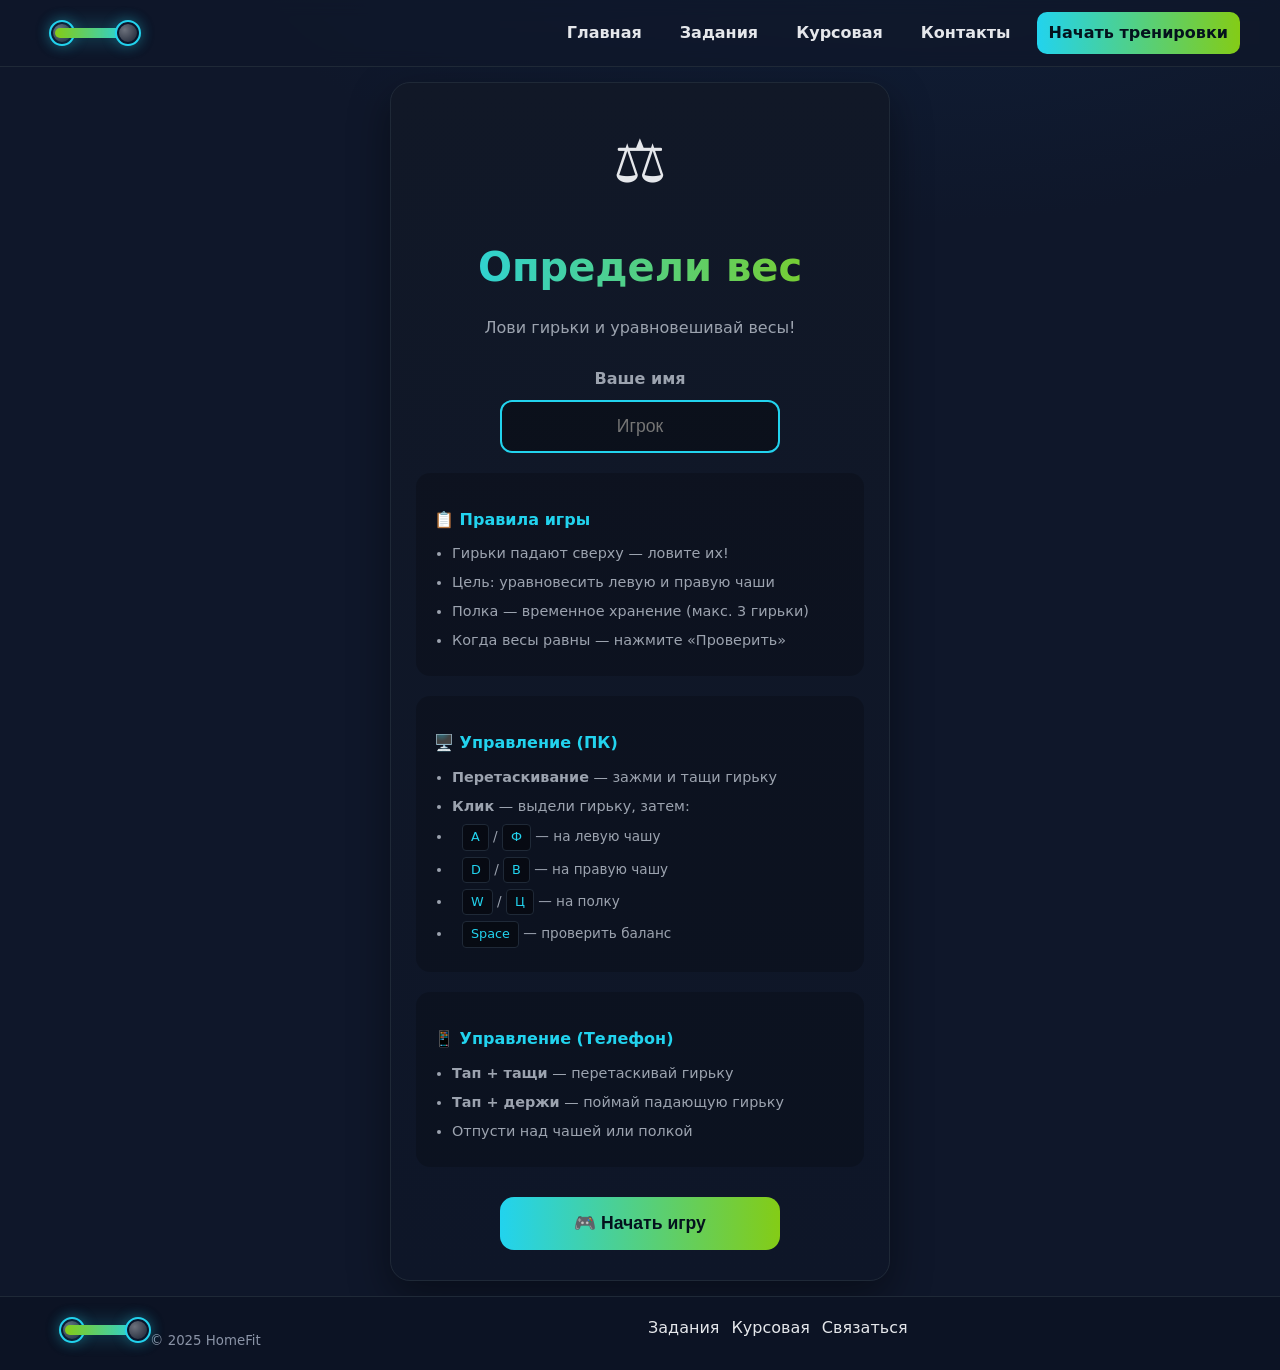
==== commit f2debfb8: "Enhance game rules and controls with updated text and new keyboard shortcuts, improving user experie" ====
--- a/pages/coursework.html
+++ b/pages/coursework.html
@@ -38,12 +38,33 @@
         </div>
 
         <div class="rules-box">
-          <h3>📋 Правила</h3>
+          <h3>📋 Правила игры</h3>
           <ul>
-            <li>Гирьки падают сверху — хватайте их!</li>
-            <li>Перетащите на левую или правую чашу весов</li>
-            <li>Можно временно положить на полку (макс. 3)</li>
-            <li>Уравновесьте весы и нажмите «Проверить»</li>
+            <li>Гирьки падают сверху — ловите их!</li>
+            <li>Цель: уравновесить левую и правую чаши</li>
+            <li>Полка — временное хранение (макс. 3 гирьки)</li>
+            <li>Когда весы равны — нажмите «Проверить»</li>
+          </ul>
+        </div>
+
+        <div class="rules-box">
+          <h3>🖥️ Управление (ПК)</h3>
+          <ul>
+            <li><b>Перетаскивание</b> — зажми и тащи гирьку</li>
+            <li><b>Клик</b> — выдели гирьку, затем:</li>
+            <li class="hotkey"><kbd>A</kbd> / <kbd>Ф</kbd> — на левую чашу</li>
+            <li class="hotkey"><kbd>D</kbd> / <kbd>В</kbd> — на правую чашу</li>
+            <li class="hotkey"><kbd>W</kbd> / <kbd>Ц</kbd> — на полку</li>
+            <li class="hotkey"><kbd>Space</kbd> — проверить баланс</li>
+          </ul>
+        </div>
+
+        <div class="rules-box">
+          <h3>📱 Управление (Телефон)</h3>
+          <ul>
+            <li><b>Тап + тащи</b> — перетаскивай гирьку</li>
+            <li><b>Тап + держи</b> — поймай падающую гирьку</li>
+            <li>Отпусти над чашей или полкой</li>
           </ul>
         </div>
 
--- a/pages/coursework.css
+++ b/pages/coursework.css
@@ -119,6 +119,24 @@
 }
 
 .rules-box li { margin: 6px 0; }
+
+.rules-box li.hotkey {
+  padding-left: 10px;
+  font-size: 0.85rem;
+}
+
+.rules-box kbd {
+  display: inline-block;
+  padding: 2px 8px;
+  background: rgba(0, 0, 0, 0.4);
+  border: 1px solid var(--border);
+  border-radius: 4px;
+  font-family: inherit;
+  font-size: 0.8rem;
+  color: var(--accent);
+  min-width: 24px;
+  text-align: center;
+}
 
 /* === Кнопки === */
 
@@ -763,6 +781,22 @@
 
 .shake { animation: shake 0.25s ease; }
 
+/* === Выделенная гирька === */
+
+.pan-weight.selected,
+.shelf-weight.selected,
+.falling-weight.selected {
+  box-shadow: 0 0 0 3px var(--accent), 0 0 15px rgba(34, 211, 238, 0.5);
+  transform: scale(1.15);
+  z-index: 100;
+  animation: selectedPulse 0.8s ease infinite;
+}
+
+@keyframes selectedPulse {
+  0%, 100% { box-shadow: 0 0 0 3px var(--accent), 0 0 15px rgba(34, 211, 238, 0.5); }
+  50% { box-shadow: 0 0 0 4px var(--accent), 0 0 20px rgba(34, 211, 238, 0.7); }
+}
+
 /* === Адаптив === */
 
 @media (max-width: 380px) {
